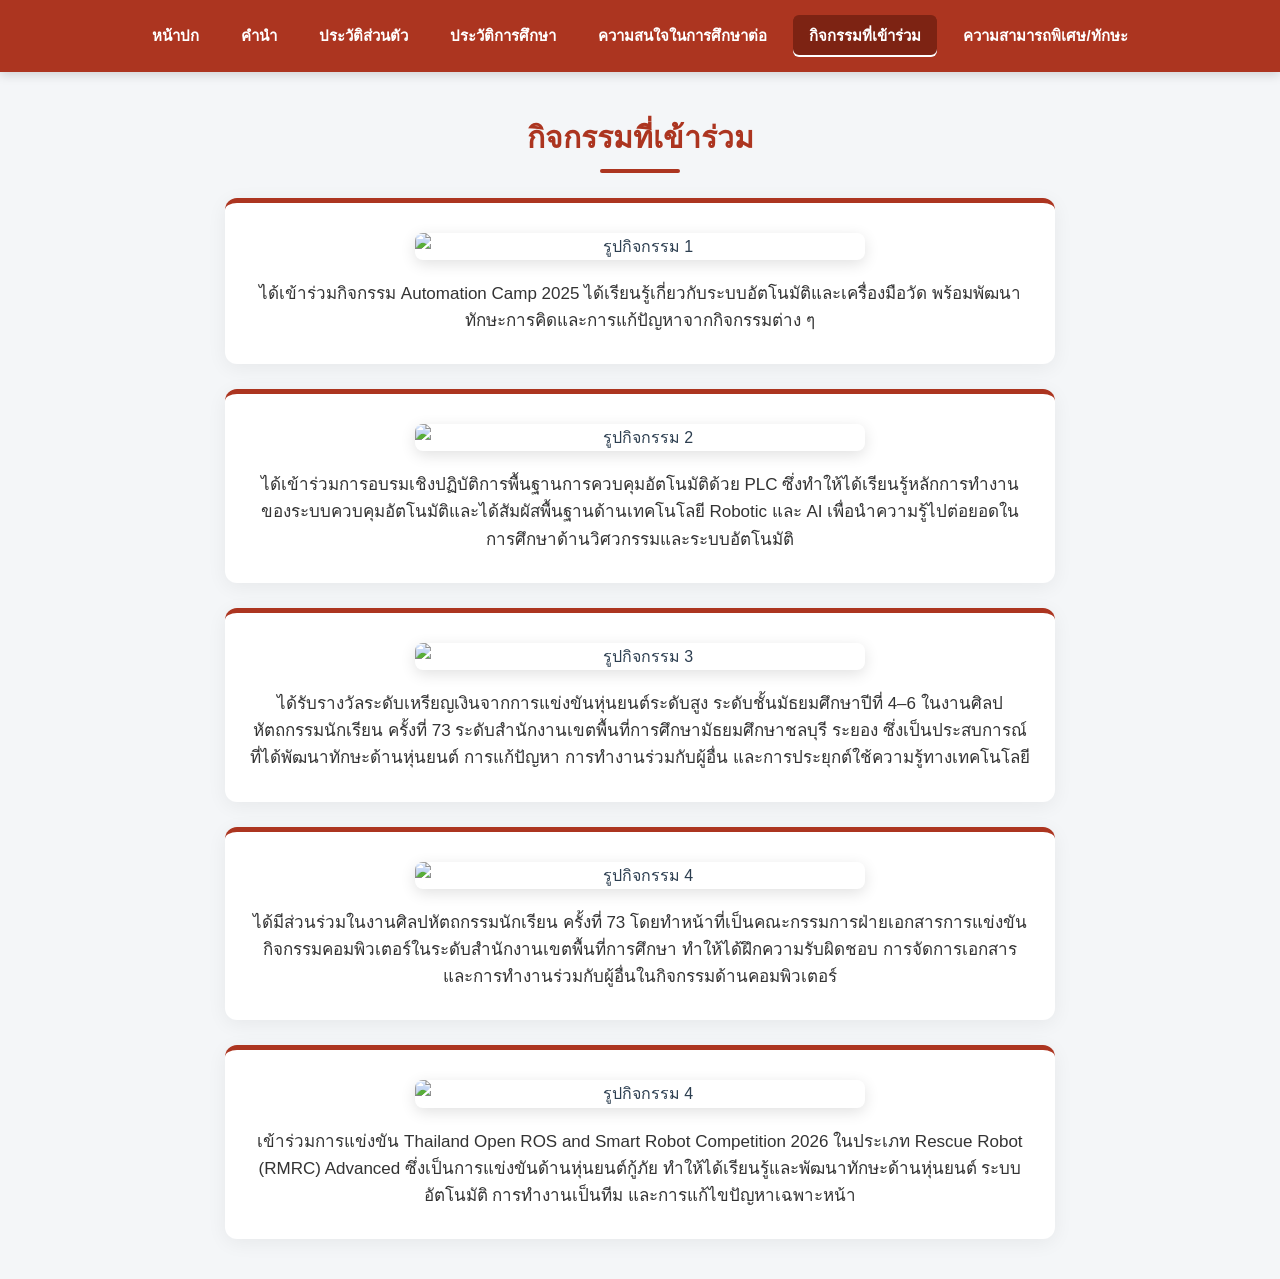
==== activities.html @ fbc811aa "Create activities.html" ====
<!DOCTYPE html>
<html lang="th">
<head>
    <meta charset="UTF-8">
    <meta name="viewport" content="width=device-width, initial-scale=1.0">
    <title>กิจกรรมที่เข้าร่วม - Portfolio</title>
    <link rel="stylesheet" href="style.css?v=2">
</head>
<body>

    <nav class="navbar">
        <a href="index.html">หน้าปก</a>
        <a href="foreword.html">คำนำ</a>
        <a href="profile.html">ประวัติส่วนตัว</a>
        <a href="education.html">ประวัติการศึกษา</a>
        <a href="interest.html">ความสนใจในการศึกษาต่อ</a>
        <a href="activities.html" class="active">กิจกรรมที่เข้าร่วม</a>
        <a href="skills.html">ความสามารถพิเศษ/ทักษะ</a>
    </nav>

    <main class="page-container">
        <h1 class="heading">กิจกรรมที่เข้าร่วม</h1>

        <!-- กิจกรรม/เกียรติบัตรที่ 1 -->
        <div class="content-card activity-card">
            <div class="activity-img-wrapper">
                <img src="13782.jpg" alt="รูปกิจกรรม 1" class="activity-img">
            </div>
            <p class="activity-desc">ได้เข้าร่วมกิจกรรม Automation Camp 2025 ได้เรียนรู้เกี่ยวกับระบบอัตโนมัติและเครื่องมือวัด พร้อมพัฒนาทักษะการคิดและการแก้ปัญหาจากกิจกรรมต่าง ๆ</p>
        </div>

        <!-- กิจกรรม/เกียรติบัตรที่ 2 -->
        <div class="content-card activity-card">
            <div class="activity-img-wrapper">
                <img src="13783.jpg" alt="รูปกิจกรรม 2" class="activity-img">
            </div>
            <p class="activity-desc">ได้เข้าร่วมการอบรมเชิงปฏิบัติการพื้นฐานการควบคุมอัตโนมัติด้วย PLC ซึ่งทำให้ได้เรียนรู้หลักการทำงานของระบบควบคุมอัตโนมัติและได้สัมผัสพื้นฐานด้านเทคโนโลยี Robotic และ AI เพื่อนำความรู้ไปต่อยอดในการศึกษาด้านวิศวกรรมและระบบอัตโนมัติ
 </p>
        </div>

        <!-- กิจกรรม/เกียรติบัตรที่ 3 -->
        <div class="content-card activity-card">
            <div class="activity-img-wrapper">
                <img src="13786.jpg" alt="รูปกิจกรรม 3" class="activity-img">
            </div>
            <p class="activity-desc">ได้รับรางวัลระดับเหรียญเงินจากการแข่งขันหุ่นยนต์ระดับสูง ระดับชั้นมัธยมศึกษาปีที่ 4–6 ในงานศิลปหัตถกรรมนักเรียน ครั้งที่ 73 ระดับสำนักงานเขตพื้นที่การศึกษามัธยมศึกษาชลบุรี ระยอง ซึ่งเป็นประสบการณ์ที่ได้พัฒนาทักษะด้านหุ่นยนต์ การแก้ปัญหา การทำงานร่วมกับผู้อื่น และการประยุกต์ใช้ความรู้ทางเทคโนโลยี
 </p>
        </div>

        <!-- กิจกรรม/เกียรติบัตรที่ 4 -->
        <div class="content-card activity-card">
            <div class="activity-img-wrapper">
                <img src="13785.jpg" alt="รูปกิจกรรม 4" class="activity-img">
            </div>
            <p class="activity-desc">ได้มีส่วนร่วมในงานศิลปหัตถกรรมนักเรียน ครั้งที่ 73 โดยทำหน้าที่เป็นคณะกรรมการฝ่ายเอกสารการแข่งขันกิจกรรมคอมพิวเตอร์ในระดับสำนักงานเขตพื้นที่การศึกษา ทำให้ได้ฝึกความรับผิดชอบ การจัดการเอกสาร และการทำงานร่วมกับผู้อื่นในกิจกรรมด้านคอมพิวเตอร์</p>
        </div>

          <!-- กิจกรรม/เกียรติบัตรที่ 5 -->
        <div class="content-card activity-card">
            <div class="activity-img-wrapper">
                <img src="13784.jpg" alt="รูปกิจกรรม 4" class="activity-img">
            </div>
            <p class="activity-desc">เข้าร่วมการแข่งขัน Thailand Open ROS and Smart Robot Competition 2026 ในประเภท Rescue Robot (RMRC) Advanced ซึ่งเป็นการแข่งขันด้านหุ่นยนต์กู้ภัย ทำให้ได้เรียนรู้และพัฒนาทักษะด้านหุ่นยนต์ ระบบอัตโนมัติ การทำงานเป็นทีม และการแก้ไขปัญหาเฉพาะหน้า </p>
        </div>

    </main>

</body>
</html>
---- style.css ----
* {
    box-sizing: border-box;
    margin: 0;
    padding: 0;
}

body {
    font-family: 'Sarabun', 'Tahoma', sans-serif;
    background-color: #f4f6f8;
    color: #2c3e50;
    line-height: 1.7;
}

/* แถบเมนูด้านบน สีแดงหมากสุก มจพ. */
.navbar {
    background-color: #AC3520;
    display: flex;
    justify-content: center;
    align-items: center;
    flex-wrap: wrap;
    padding: 12px 20px;
    position: sticky;
    top: 0;
    box-shadow: 0 3px 10px rgba(0, 0, 0, 0.15);
    z-index: 1000;
}

.navbar a {
    color: #ffffff;
    text-decoration: none;
    padding: 8px 16px;
    font-size: 15px;
    font-weight: 600;
    border-radius: 6px;
    margin: 3px 5px;
    transition: all 0.25s ease;
    white-space: nowrap;
}

.navbar a:hover, .navbar a.active {
    background-color: #7d2313;
    box-shadow: inset 0 -2px 0 #ffffff;
}

/* พื้นที่แสดงเนื้อหาหลัก */
.page-container {
    width: 90%;
    max-width: 850px;
    margin: 40px auto;
    padding: 0 10px;
}

/* หัวข้อประจำหน้า */
.heading {
    font-size: 30px;
    font-weight: bold;
    text-align: center;
    color: #AC3520;
    margin-bottom: 25px;
    position: relative;
    padding-bottom: 10px;
}

.heading::after {
    content: '';
    position: absolute;
    bottom: 0;
    left: 50%;
    transform: translateX(-50%);
    width: 80px;
    height: 4px;
    background-color: #AC3520;
    border-radius: 2px;
}

/* กล่องการ์ดเนื้อหา */
.profile-card, .content-card, .contact-box {
    background: #ffffff;
    border-radius: 12px;
    padding: 35px 40px;
    margin-bottom: 30px;
    box-shadow: 0 4px 20px rgba(0, 0, 0, 0.06);
    border-top: 5px solid #AC3520;
}

.content-card h3 {
    font-size: 20px;
    color: #AC3520;
    margin-bottom: 12px;
}

/* การจัดวางรูปภาพโปรไฟล์และภาพกิจกรรมทั่วไป */
.profile-img, .content-img {
    width: 100%;
    max-width: 360px;
    height: auto;
    object-fit: cover;
    border-radius: 10px;
    display: block;
    margin: 0 auto 20px auto;
    box-shadow: 0 5px 15px rgba(0, 0, 0, 0.12);
}

.img-caption {
    text-align: center;
    font-size: 14px;
    color: #666666;
    margin-bottom: 20px;
    font-style: italic;
}

/* รายการข้อความแบบจุด (List) */
ul {
    padding-left: 20px;
    list-style-type: none;
}

ul li {
    font-size: 17px;
    margin-bottom: 12px;
    position: relative;
    padding-left: 25px;
}

ul li::before {
    content: "•";
    color: #AC3520;
    font-size: 24px;
    position: absolute;
    left: 0;
    top: -4px;
}

/* ช่องทางการติดต่อ */
.contact-box h2 {
    font-size: 22px;
    color: #AC3520;
    margin-bottom: 20px;
    border-bottom: 1px solid #eee;
    padding-bottom: 10px;
}

.contact-box p {
    font-size: 16px;
    margin-bottom: 12px;
}

.contact-box a {
    color: #0066cc;
    text-decoration: none;
    font-weight: 500;
}

.contact-box a:hover {
    text-decoration: underline;
}

/* ==========================================
   ส่วนจัดแต่งเนื้อหาหน้าความสนใจในการศึกษาต่อ
   ========================================== */

/* จัดข้อความในกรอบแรกให้อยู่ตรงกลาง */
.interest-paragraph {
    font-size: 18px;
    color: #333333;
    text-align: center;
    text-indent: 0;
    line-height: 1.8;
    margin: 0;
}

/* จัดกึ่งกลางสำหรับกรอบเป้าหมายการศึกษา */
.target-card-center {
    text-align: center !important;
}

.target-card-center h3 {
    font-size: 24px;
    color: #AC3520;
    margin-bottom: 20px;
    font-weight: bold;
    text-align: center !important;
}

/* ขนาดตรามหาวิทยาลัย */
.university-logo-center {
    width: 200px !important;
    max-width: 200px !important;
    height: auto !important;
    object-fit: contain;
    display: block !important;
    margin: 0 auto 20px auto !important;
    box-shadow: none !important;
    filter: drop-shadow(0 4px 8px rgba(0,0,0,0.12));
}

/* กลุ่มข้อความเป้าหมาย จัดตรงกลาง และต่อกันกระชับ */
.target-text-group {
    text-align: center !important;
    text-indent: 0 !important;
    line-height: 1.3 !important;
    margin: 0 !important;
}

.target-text-group .faculty-name {
    font-size: 22px;
    font-weight: bold;
    color: #2c3e50;
}

.target-text-group .department-name {
    font-size: 20px;
    font-weight: 600;
    color: #AC3520;
}

.target-text-group .university-name {
    font-size: 18px;
    color: #555555;
}

/* แสดง คณะ และ สาขา เป็นสีแดง มจพ. เดียวกัน อยู่บรรทัดเดียวกัน */
.target-text-single-line {
    text-align: center !important;
    text-indent: 0 !important;
    line-height: 1.8 !important;
    margin: 0 !important;
}

.target-text-single-line .faculty-name,
.target-text-single-line .department-name {
    font-size: 20px;
    font-weight: 600;
    color: #AC3520 !important;
    display: inline;
    margin-right: 8px;
}

.target-text-single-line .university-name {
    font-size: 18px;
    color: #555555;
    display: inline;
}

/* ==========================================
   จัดแต่งหน้าประวัติการศึกษา
   ========================================== */

.edu-card p {
    font-size: 18px;
    text-indent: 0 !important;
    margin-bottom: 16px;
    line-height: 1.6;
    display: flex;
    flex-wrap: wrap;
    align-items: center;
}

/* ข้างหน้า: ระดับชั้น (สีแดงแบรนด์ + ตัวหนา) */
.edu-card .edu-level {
    font-weight: 700;
    color: #AC3520 !important;
    margin-right: 8px;
    white-space: nowrap;
}

/* ข้างหลัง: ชื่อโรงเรียน (สีเทาเข้ม + ตัวธรรมดา) */
.edu-card .school-name {
    font-weight: 400;
    color: #444444;
}

/* ==========================================
   สไตล์การย่อหน้าข้อความ
   ========================================== */

.interest-indent-first {
    font-size: 17px;
    color: #333333;
    line-height: 1.8;
    text-indent: 2.5em !important;
    text-align: justify;
    margin-bottom: 16px;
}

.interest-normal-p {
    font-size: 17px;
    color: #333333;
    line-height: 1.8;
    text-indent: 0 !important;
    text-align: justify;
    margin-bottom: 0;
}

.interest-single-p {
    font-size: 17px;
    color: #333333;
    line-height: 1.8;
    text-indent: 2.5em !important;
    text-align: justify;
    margin: 0;
}

/* สไตล์สำหรับหน้าคำนำ */
.content-card p.foreword-p {
    display: block !important;
    font-size: 17px !important;
    color: #333333 !important;
    line-height: 1.8 !important;
    text-indent: 0 !important;
    text-align: justify !important;
    margin-top: 0 !important;
    margin-bottom: 24px !important;
}

.content-card p.foreword-p:last-child {
    margin-bottom: 0 !important;
}

/* ==========================================
   สไตล์การ์ดแสดงรูปเกียรติบัตร/กิจกรรม
   ========================================== */

.activity-card {
    text-align: center !important;
    padding: 30px 25px !important;
    margin-bottom: 25px;
}

.activity-img-wrapper {
    display: flex;
    justify-content: center;
    align-items: center;
    margin-bottom: 20px;
}

.activity-img {
    max-width: 450px;
    width: 100%;
    height: auto;
    border-radius: 8px;
    box-shadow: 0 4px 15px rgba(0, 0, 0, 0.12);
    transition: transform 0.2s ease;
}

.activity-img:hover {
    transform: scale(1.02);
}

.activity-desc {
    font-size: 17px;
    color: #333333;
    line-height: 1.6;
    text-indent: 0 !important;
    text-align: center !important;
    margin: 0 !important;
    font-weight: 500;
}

/* ==========================================
   ส่วน "จัดทำโดย" ในหน้าคำนำ (หน้าเข้ม - หลังอ่อน)
   ========================================== */

.foreword-author {
    margin-top: 35px;
    text-align: right !important;
}

.foreword-author p {
    font-size: 17px !important;
    line-height: 1.6 !important;
    text-indent: 0 !important;
    margin: 0 !important;
    display: block !important;
}

/* หน้าเข้ม: จัดทำโดย (ตัวหนาสีเทาเข้ม) */
.foreword-author .author-label {
    font-weight: 700;
    color: #222222 !important;
    margin-right: 6px;
}

/* หลังอ่อน: ชื่อ-นามสกุล (สีแดงสว่างขึ้น) */
.foreword-author .author-name {
    font-weight: 500;
    color: #C0392B !important;
}

/* ==========================================
   Responsive สำหรับหน้าจอมือถือ/แท็บเล็ต
   ========================================== */

@media (max-width: 768px) {
    .university-logo-center {
        width: 150px !important;
        max-width: 150px !important;
    }
    .target-text-single-line .faculty-name,
    .target-text-single-line .department-name {
        font-size: 16px;
    }
}

@media (max-width: 600px) {
    .page-container {
        width: 95%;
        margin: 20px auto;
    }
    .profile-card, .content-card, .contact-box {
        padding: 20px 25px;
    }
    .heading {
        font-size: 24px;
    }
    .interest-paragraph {
        font-size: 16px;
    }
    .target-card-center {
        padding: 20px 15px;
    }
    .target-text-group .faculty-name { font-size: 19px; }
    .target-text-group .department-name { font-size: 17px; }
    .target-text-group .university-name { font-size: 15px; }
    .edu-card p {
        font-size: 16px;
        margin-bottom: 12px;
    }
    .interest-indent-first,
    .interest-normal-p,
    .interest-single-p {
        font-size: 15px;
    }
    .interest-indent-first,
    .interest-single-p {
        text-indent: 1.8em !important;
    }
    .activity-card {
        padding: 20px 15px !important;
    }
    .activity-img {
        max-width: 100%;
    }
    .activity-desc {
        font-size: 15px;
    }
    .foreword-author {
        margin-top: 25px;
    }
    .foreword-author p {
        font-size: 15px !important;
    }
}
/* ==========================================
   ส่วน "จัดทำโดย" สีเดียวกันทั้งชุด (ชิดขวา)
   ========================================== */

.foreword-author {
    margin-top: 35px;
    text-align: right !important;
}

.foreword-author p {
    font-size: 17px !important;
    line-height: 1.6 !important;
    text-indent: 0 !important;
    margin: 0 !important;
    display: block !important;
}

/* คำว่า "จัดทำโดย" : สีแดง มจพ. + ตัวหนา */
.foreword-author .author-label {
    font-weight: 700;
    color: #AC3520 !important;
    margin-right: 6px;
}

/* ชื่อ-นามสกุล : สีแดง มจพ. เดียวกัน + ตัวปกติ */
.foreword-author .author-name {
    font-weight: 400;
    color: #AC3520 !important;
}

@media (max-width: 600px) {
    .foreword-author {
        margin-top: 25px;
    }
    .foreword-author p {
        font-size: 15px !important;
    }
}
/* ==========================================
   จัดแต่งการ์ดและรูปภาพในหน้าทักษะ (skills.html)
   ========================================== */

.skill-card {
    text-align: center !important;
    padding: 30px 25px !important;
    margin-bottom: 25px;
}

.skill-title {
    font-size: 20px;
    font-weight: bold;
    color: #AC3520 !important; /* สีแดงแบรนด์ มจพ. */
    margin-bottom: 18px;
    position: relative;
    display: inline-block;
}

/* จุดสัญลักษณ์สีแดงหน้าหัวข้อทักษะ */
.skill-title::before {
    content: "•";
    color: #AC3520;
    font-size: 26px;
    margin-right: 8px;
    vertical-align: middle;
}

.skill-img-wrapper {
    display: flex;
    justify-content: center;
    align-items: center;
}

.skill-img {
    max-width: 450px;
    width: 100%;
    height: auto;
    border-radius: 8px;
    box-shadow: 0 4px 15px rgba(0, 0, 0, 0.12);
    transition: transform 0.2s ease;
}

.skill-img:hover {
    transform: scale(1.02);
}

@media (max-width: 600px) {
    .skill-card {
        padding: 20px 15px !important;
    }
    .skill-title {
        font-size: 18px;
    }
    .skill-img {
        max-width: 100%;
    }
}
/* ==========================================
   รวมทักษะในการ์ดเดียว + หัวข้อชิดซ้าย
   ========================================== */

/* การ์ดหลัก */
.skills-single-card {
    padding: 35px 40px !important;
}

/* แต่ละรายการทักษะ */
.skill-item {
    margin-bottom: 35px;
}

.skill-item:last-child {
    margin-bottom: 0; /* รายการสุดท้ายไม่ต้องเว้นระยะล่าง */
}

/* หัวข้อชิดซ้าย */
.skill-item .skill-title {
    font-size: 20px;
    font-weight: bold;
    color: #AC3520 !important;
    text-align: left !important;
    margin-bottom: 15px;
    display: block;
    position: relative;
    padding-left: 22px;
}

/* จุดสัญลักษณ์สีแดงชิดซ้าย */
.skill-item .skill-title::before {
    content: "•";
    color: #AC3520;
    font-size: 26px;
    position: absolute;
    left: 0;
    top: -3px;
}

/* จัดวางรูปภาพให้อยู่ตรงกลางของการ์ด */
.skill-item .skill-img-wrapper {
    display: flex;
    justify-content: center;
    align-items: center;
}

.skill-item .skill-img {
    max-width: 420px;
    width: 100%;
    height: auto;
    border-radius: 8px;
    box-shadow: 0 4px 12px rgba(0, 0, 0, 0.1);
}

@media (max-width: 600px) {
    .skills-single-card {
        padding: 20px 20px !important;
    }
    .skill-item .skill-title {
        font-size: 17px;
    }
    .skill-item {
        margin-bottom: 25px;
    }
}
/* ==========================================
   จัดหน้าทักษะแบบ Grid 2 คอลัมน์ และคุมรูปภาพไม่ให้ล้น
   ========================================== */

/* คุมการ์ดหลักและป้องกันรูปภาพทะลุขอบ */
.skills-single-card {
    padding: 35px 30px !important;
    overflow: hidden !important;
}

/* จัดเลย์เอาต์เป็น 2 คอลัมน์ */
.skills-grid {
    display: grid;
    grid-template-columns: repeat(2, 1fr);
    gap: 35px 25px;
}

.skill-item {
    width: 100%;
    display: flex;
    flex-direction: column;
}

/* หัวข้อชิดซ้าย */
.skill-item .skill-title {
    font-size: 18px;
    font-weight: bold;
    color: #AC3520 !important;
    text-align: left !important;
    margin-bottom: 12px;
    display: block;
    position: relative;
    padding-left: 20px;
}

/* จุดสัญลักษณ์สีแดงชิดซ้าย */
.skill-item .skill-title::before {
    content: "•";
    color: #AC3520;
    font-size: 24px;
    position: absolute;
    left: 0;
    top: -3px;
}

/* พื้นที่จัดวางรูปภาพ */
.skill-item .skill-img-wrapper {
    display: flex;
    justify-content: center;
    align-items: center;
    width: 100%;
    flex-grow: 1;
}

/* กรณีทักษะที่มีหลายรูปภาพให้จัดเรียงเป็น Grid ย่อย 2x2 */
.skill-item .skill-img-wrapper.multi-images {
    display: grid;
    grid-template-columns: repeat(2, 1fr);
    gap: 8px;
}

/* คุมขนาดรูปภาพเดี่ยว */
.skill-item .skill-img {
    width: 100%;
    max-width: 100%;
    height: 180px;
    object-fit: cover;
    border-radius: 8px;
    box-shadow: 0 4px 10px rgba(0, 0, 0, 0.1);
}

/* คุมขนาดรูปภาพกรณีมีหลายรูป */
.skill-item .skill-img-wrapper.multi-images .skill-img {
    height: 100px;
}

/* Responsive ปรับเป็น 1 คอลัมน์บนหน้าจอมือถือ */
@media (max-width: 768px) {
    .skills-grid {
        grid-template-columns: 1fr;
        gap: 25px;
    }
    .skill-item .skill-img {
        height: auto;
        max-height: 220px;
    }
    .skill-item .skill-img-wrapper.multi-images .skill-img {
        height: 120px;
    }
}
/* ==========================================
   จัดรูปภาพทักษะที่ 1 ให้เรียงแถวเดียว (4 รูป)
   ========================================== */

/* คุมการ์ดหลักและกักขอบ */
.skills-single-card {
    padding: 35px 30px !important;
    overflow: hidden !important;
}

/* เลย์เอาต์การ์ดใหญ่ 2 คอลัมน์ */
.skills-grid {
    display: grid;
    grid-template-columns: repeat(2, 1fr);
    gap: 35px 25px;
}

.skill-item {
    width: 100%;
    display: flex;
    flex-direction: column;
}

/* หัวข้อและจุดสีแดง */
.skill-item .skill-title {
    font-size: 18px;
    font-weight: bold;
    color: #AC3520 !important;
    text-align: left !important;
    margin-bottom: 12px;
    display: block;
    position: relative;
    padding-left: 20px;
}

.skill-item .skill-title::before {
    content: "•";
    color: #AC3520;
    font-size: 24px;
    position: absolute;
    left: 0;
    top: -3px;
}

/* พื้นที่ใส่รูปภาพทั่วไป */
.skill-item .skill-img-wrapper {
    display: flex;
    justify-content: center;
    align-items: center;
    width: 100%;
    flex-grow: 1;
}

/* จัดรูปภาพ 4 รูปเรียงแถวเดียว */
.skill-item .skill-img-wrapper.single-row-images {
    display: flex;
    flex-direction: row;
    gap: 6px; /* ระยะห่างระหว่างรูป */
    width: 100%;
}

/* ขนาดรูปเดี่ยวทั่วไป */
.skill-item .skill-img {
    width: 100%;
    max-width: 100%;
    height: 180px;
    object-fit: cover;
    border-radius: 8px;
    box-shadow: 0 4px 10px rgba(0, 0, 0, 0.1);
}

/* ปรับขนาดรูปเมื่อเรียงแถวเดียว 4 รูป */
.skill-item .skill-img-wrapper.single-row-images .skill-img {
    width: 25%; /* แบ่ง 4 รูปเท่าๆ กัน */
    height: 90px; /* ความสูงของแต่ละรูป */
    border-radius: 6px;
}

/* Responsive หน้าจอมือถือ */
@media (max-width: 768px) {
    .skills-grid {
        grid-template-columns: 1fr;
        gap: 25px;
    }
    .skill-item .skill-img {
        height: auto;
        max-height: 220px;
    }
    .skill-item .skill-img-wrapper.single-row-images .skill-img {
        height: 70px;
    }
}
/* ==========================================
   จัดหน้าทักษะแบบเรียงลงมาทีละแถว (Vertical List)
   ========================================== */

/* การ์ดหลักคลุมทั้งหมด */
.skills-single-card {
    padding: 40px !important;
    max-width: 800px; /* จำกัดความกว้างการ์ดให้ดูพอดี ไม่กว้างเกินไป */
    margin: 0 auto;
    overflow: hidden !important;
}

/* แต่ละรายการทักษะ เรียงต่อกันลงมา */
.skill-item {
    width: 100%;
    margin-bottom: 40px;
}

.skill-item:last-child {
    margin-bottom: 0;
}

/* หัวข้อทักษะชิดซ้าย พร้อมจุดสีแดง */
.skill-item .skill-title {
    font-size: 20px;
    font-weight: bold;
    color: #AC3520 !important;
    text-align: left !important;
    margin-bottom: 16px;
    display: block;
    position: relative;
    padding-left: 22px;
}

.skill-item .skill-title::before {
    content: "•";
    color: #AC3520;
    font-size: 26px;
    position: absolute;
    left: 0;
    top: -4px;
}

/* --- จัดการรูปภาพแบบ 4 รูป (บน 2 ล่าง 2) --- */
.skill-img-grid-4 {
    display: grid;
    grid-template-columns: repeat(2, 1fr); /* แบ่งเป็น 2 คอลัมน์ */
    gap: 12px;
    width: 100%;
    max-width: 600px; /* คุมไม่ให้กว้างเกินไป */
    margin: 0 auto; /* จัดให้อยู่กลาง */
}

.skill-img-grid-4 .skill-img {
    width: 100%;
    height: 180px;
    object-fit: cover;
    border-radius: 8px;
    box-shadow: 0 4px 10px rgba(0, 0, 0, 0.1);
}

/* --- จัดการรูปภาพเดี่ยว --- */
.skill-item .skill-img-wrapper {
    display: flex;
    justify-content: center;
    align-items: center;
    width: 100%;
}

.skill-item .skill-img-wrapper .skill-img {
    width: 100%;
    max-width: 550px; /* ขนาดรูปภาพเดี่ยวพอดีสายตา */
    height: 320px;
    object-fit: cover;
    border-radius: 10px;
    box-shadow: 0 4px 12px rgba(0, 0, 0, 0.12);
}

/* Responsive สำหรับหน้าจอมือถือ */
@media (max-width: 600px) {
    .skills-single-card {
        padding: 25px 20px !important;
    }
    .skill-img-grid-4 {
        gap: 8px;
    }
    .skill-img-grid-4 .skill-img {
        height: 120px;
    }
    .skill-item .skill-img-wrapper .skill-img {
        height: 220px;
    }
}
/* ==========================================
   ส่วนจัดระเบียบรูปภาพหน้าคำนำ
   ========================================== */

.foreword-image-container {
    display: flex;
    justify-content: center;
    align-items: center;
    margin-top: 25px; /* ระยะห่างจากชื่อผู้จัดทำด้านบน */
    width: 100%;
}

.foreword-img {
    width: 100%;
    max-width: 400px; /* ปรับขนาดความกว้างสูงสุดตามต้องการ */
    height: auto;
    max-height: 280px;
    object-fit: cover;
    border-radius: 12px; /* ทำมุมโค้งมน */
    box-shadow: 0 4px 12px rgba(0, 0, 0, 0.12); /* เพิ่มเงาให้นุ่มนวล */
}
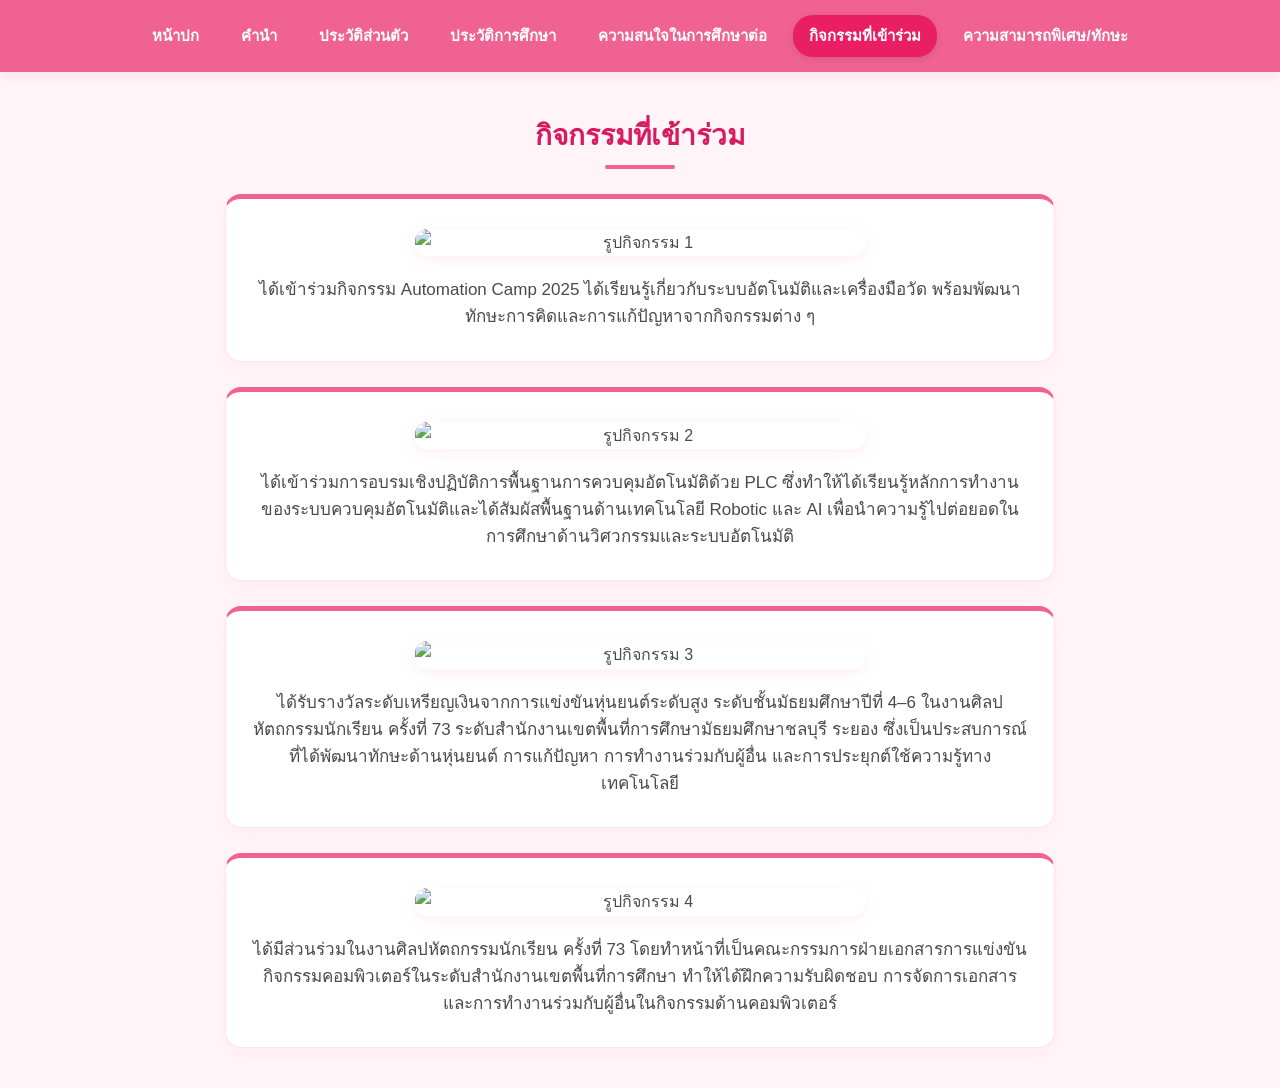
==== commit aed1ea33: "Update activities.html" ====
--- a/activities.html
+++ b/activities.html
@@ -55,14 +55,6 @@
             <p class="activity-desc">ได้มีส่วนร่วมในงานศิลปหัตถกรรมนักเรียน ครั้งที่ 73 โดยทำหน้าที่เป็นคณะกรรมการฝ่ายเอกสารการแข่งขันกิจกรรมคอมพิวเตอร์ในระดับสำนักงานเขตพื้นที่การศึกษา ทำให้ได้ฝึกความรับผิดชอบ การจัดการเอกสาร และการทำงานร่วมกับผู้อื่นในกิจกรรมด้านคอมพิวเตอร์</p>
         </div>
 
-          <!-- กิจกรรม/เกียรติบัตรที่ 5 -->
-        <div class="content-card activity-card">
-            <div class="activity-img-wrapper">
-                <img src="13784.jpg" alt="รูปกิจกรรม 4" class="activity-img">
-            </div>
-            <p class="activity-desc">เข้าร่วมการแข่งขัน Thailand Open ROS and Smart Robot Competition 2026 ในประเภท Rescue Robot (RMRC) Advanced ซึ่งเป็นการแข่งขันด้านหุ่นยนต์กู้ภัย ทำให้ได้เรียนรู้และพัฒนาทักษะด้านหุ่นยนต์ ระบบอัตโนมัติ การทำงานเป็นทีม และการแก้ไขปัญหาเฉพาะหน้า </p>
-        </div>
-
     </main>
 
 </body>
--- a/style.css
+++ b/style.css
@@ -6,14 +6,14 @@
 
 body {
     font-family: 'Sarabun', 'Tahoma', sans-serif;
-    background-color: #f4f6f8;
-    color: #2c3e50;
+    background-color: #FFF5F8; /* พื้นหลังสีชมพูขาวนวลพาสเทลอ่อนมากๆ */
+    color: #4A4A4A;
     line-height: 1.7;
 }
 
-/* แถบเมนูด้านบน สีแดงหมากสุก มจพ. */
+/* แถบเมนูด้านบน สีชมพูพาสเทลนุ่มนวล */
 .navbar {
-    background-color: #AC3520;
+    background-color: #F06292; /* สีชมพูพาสเทลหลัก */
     display: flex;
     justify-content: center;
     align-items: center;
@@ -21,7 +21,7 @@
     padding: 12px 20px;
     position: sticky;
     top: 0;
-    box-shadow: 0 3px 10px rgba(0, 0, 0, 0.15);
+    box-shadow: 0 3px 12px rgba(240, 98, 146, 0.15);
     z-index: 1000;
 }
 
@@ -31,15 +31,15 @@
     padding: 8px 16px;
     font-size: 15px;
     font-weight: 600;
-    border-radius: 6px;
+    border-radius: 20px; /* เพิ่มความโค้งมนน่ารัก */
     margin: 3px 5px;
     transition: all 0.25s ease;
     white-space: nowrap;
 }
 
 .navbar a:hover, .navbar a.active {
-    background-color: #7d2313;
-    box-shadow: inset 0 -2px 0 #ffffff;
+    background-color: #E91E63; /* ชมพูเข้มขึ้นเล็กน้อยเมื่อ Hover */
+    box-shadow: 0 2px 8px rgba(0, 0, 0, 0.1);
 }
 
 /* พื้นที่แสดงเนื้อหาหลัก */
@@ -50,12 +50,60 @@
     padding: 0 10px;
 }
 
+/* ==========================================
+   สไตล์สำหรับหน้าปก (Cover Page / Header Banner)
+   ========================================== */
+
+.cover-card {
+    background: linear-gradient(135deg, #FFE4E9 0%, #FFFFFF 100%); /* ไล่เฉดสีชมพูพาสเทลนุ่มๆ */
+    border-radius: 20px;
+    padding: 50px 30px;
+    text-align: center;
+    margin-bottom: 35px;
+    box-shadow: 0 8px 25px rgba(240, 98, 146, 0.12);
+    border: 2px solid #FFD1DC;
+    position: relative;
+    overflow: hidden;
+}
+
+.cover-title {
+    font-size: 32px;
+    font-weight: bold;
+    color: #D81B60;
+    margin-bottom: 10px;
+    letter-spacing: 1px;
+}
+
+.cover-subtitle {
+    font-size: 20px;
+    color: #F06292;
+    font-weight: 500;
+    margin-bottom: 25px;
+}
+
+.cover-profile-img {
+    width: 180px;
+    height: 180px;
+    object-fit: cover;
+    border-radius: 50%; /* รูปวงกลมสไตล์น่ารัก */
+    border: 5px solid #ffffff;
+    box-shadow: 0 6px 18px rgba(240, 98, 146, 0.2);
+    margin: 0 auto 20px auto;
+    display: block;
+}
+
+.cover-author-info {
+    font-size: 18px;
+    color: #4A4A4A;
+    font-weight: 500;
+}
+
 /* หัวข้อประจำหน้า */
 .heading {
-    font-size: 30px;
+    font-size: 28px;
     font-weight: bold;
     text-align: center;
-    color: #AC3520;
+    color: #D81B60;
     margin-bottom: 25px;
     position: relative;
     padding-bottom: 10px;
@@ -67,25 +115,28 @@
     bottom: 0;
     left: 50%;
     transform: translateX(-50%);
-    width: 80px;
+    width: 70px;
     height: 4px;
-    background-color: #AC3520;
-    border-radius: 2px;
+    background-color: #F06292;
+    border-radius: 10px;
 }
 
 /* กล่องการ์ดเนื้อหา */
 .profile-card, .content-card, .contact-box {
     background: #ffffff;
-    border-radius: 12px;
+    border-radius: 16px;
     padding: 35px 40px;
     margin-bottom: 30px;
-    box-shadow: 0 4px 20px rgba(0, 0, 0, 0.06);
-    border-top: 5px solid #AC3520;
+    box-shadow: 0 6px 20px rgba(240, 98, 146, 0.06);
+    border-top: 5px solid #F06292;
+    border-left: 1px solid #FFE4E9;
+    border-right: 1px solid #FFE4E9;
+    border-bottom: 1px solid #FFE4E9;
 }
 
 .content-card h3 {
     font-size: 20px;
-    color: #AC3520;
+    color: #D81B60;
     margin-bottom: 12px;
 }
 
@@ -95,16 +146,16 @@
     max-width: 360px;
     height: auto;
     object-fit: cover;
-    border-radius: 10px;
+    border-radius: 12px;
     display: block;
     margin: 0 auto 20px auto;
-    box-shadow: 0 5px 15px rgba(0, 0, 0, 0.12);
+    box-shadow: 0 5px 15px rgba(240, 98, 146, 0.1);
 }
 
 .img-caption {
     text-align: center;
     font-size: 14px;
-    color: #666666;
+    color: #777777;
     margin-bottom: 20px;
     font-style: italic;
 }
@@ -124,7 +175,7 @@
 
 ul li::before {
     content: "•";
-    color: #AC3520;
+    color: #F06292;
     font-size: 24px;
     position: absolute;
     left: 0;
@@ -134,9 +185,9 @@
 /* ช่องทางการติดต่อ */
 .contact-box h2 {
     font-size: 22px;
-    color: #AC3520;
+    color: #D81B60;
     margin-bottom: 20px;
-    border-bottom: 1px solid #eee;
+    border-bottom: 1px solid #FFE4E9;
     padding-bottom: 10px;
 }
 
@@ -146,7 +197,7 @@
 }
 
 .contact-box a {
-    color: #0066cc;
+    color: #EC407A;
     text-decoration: none;
     font-weight: 500;
 }
@@ -159,30 +210,28 @@
    ส่วนจัดแต่งเนื้อหาหน้าความสนใจในการศึกษาต่อ
    ========================================== */
 
-/* จัดข้อความในกรอบแรกให้อยู่ตรงกลาง */
 .interest-paragraph {
     font-size: 18px;
-    color: #333333;
+    color: #4A4A4A;
     text-align: center;
     text-indent: 0;
     line-height: 1.8;
     margin: 0;
 }
 
-/* จัดกึ่งกลางสำหรับกรอบเป้าหมายการศึกษา */
 .target-card-center {
     text-align: center !important;
+    background-color: #FFF0F4 !important; /* พื้นหลังสีชมพูอ่อนนุ่มละมุน */
 }
 
 .target-card-center h3 {
     font-size: 24px;
-    color: #AC3520;
+    color: #D81B60;
     margin-bottom: 20px;
     font-weight: bold;
     text-align: center !important;
 }
 
-/* ขนาดตรามหาวิทยาลัย */
 .university-logo-center {
     width: 200px !important;
     max-width: 200px !important;
@@ -191,10 +240,9 @@
     display: block !important;
     margin: 0 auto 20px auto !important;
     box-shadow: none !important;
-    filter: drop-shadow(0 4px 8px rgba(0,0,0,0.12));
-}
-
-/* กลุ่มข้อความเป้าหมาย จัดตรงกลาง และต่อกันกระชับ */
+    filter: drop-shadow(0 4px 8px rgba(240, 98, 146, 0.15));
+}
+
 .target-text-group {
     text-align: center !important;
     text-indent: 0 !important;
@@ -205,21 +253,20 @@
 .target-text-group .faculty-name {
     font-size: 22px;
     font-weight: bold;
-    color: #2c3e50;
+    color: #333333;
 }
 
 .target-text-group .department-name {
     font-size: 20px;
     font-weight: 600;
-    color: #AC3520;
+    color: #F06292;
 }
 
 .target-text-group .university-name {
     font-size: 18px;
-    color: #555555;
-}
-
-/* แสดง คณะ และ สาขา เป็นสีแดง มจพ. เดียวกัน อยู่บรรทัดเดียวกัน */
+    color: #666666;
+}
+
 .target-text-single-line {
     text-align: center !important;
     text-indent: 0 !important;
@@ -231,14 +278,14 @@
 .target-text-single-line .department-name {
     font-size: 20px;
     font-weight: 600;
-    color: #AC3520 !important;
+    color: #F06292 !important;
     display: inline;
     margin-right: 8px;
 }
 
 .target-text-single-line .university-name {
     font-size: 18px;
-    color: #555555;
+    color: #666666;
     display: inline;
 }
 
@@ -256,18 +303,16 @@
     align-items: center;
 }
 
-/* ข้างหน้า: ระดับชั้น (สีแดงแบรนด์ + ตัวหนา) */
 .edu-card .edu-level {
     font-weight: 700;
-    color: #AC3520 !important;
+    color: #F06292 !important;
     margin-right: 8px;
     white-space: nowrap;
 }
 
-/* ข้างหลัง: ชื่อโรงเรียน (สีเทาเข้ม + ตัวธรรมดา) */
 .edu-card .school-name {
     font-weight: 400;
-    color: #444444;
+    color: #555555;
 }
 
 /* ==========================================
@@ -276,7 +321,7 @@
 
 .interest-indent-first {
     font-size: 17px;
-    color: #333333;
+    color: #4A4A4A;
     line-height: 1.8;
     text-indent: 2.5em !important;
     text-align: justify;
@@ -285,7 +330,7 @@
 
 .interest-normal-p {
     font-size: 17px;
-    color: #333333;
+    color: #4A4A4A;
     line-height: 1.8;
     text-indent: 0 !important;
     text-align: justify;
@@ -294,18 +339,17 @@
 
 .interest-single-p {
     font-size: 17px;
-    color: #333333;
+    color: #4A4A4A;
     line-height: 1.8;
     text-indent: 2.5em !important;
     text-align: justify;
     margin: 0;
 }
 
-/* สไตล์สำหรับหน้าคำนำ */
 .content-card p.foreword-p {
     display: block !important;
     font-size: 17px !important;
-    color: #333333 !important;
+    color: #4A4A4A !important;
     line-height: 1.8 !important;
     text-indent: 0 !important;
     text-align: justify !important;
@@ -338,8 +382,8 @@
     max-width: 450px;
     width: 100%;
     height: auto;
-    border-radius: 8px;
-    box-shadow: 0 4px 15px rgba(0, 0, 0, 0.12);
+    border-radius: 12px;
+    box-shadow: 0 4px 15px rgba(240, 98, 146, 0.1);
     transition: transform 0.2s ease;
 }
 
@@ -349,7 +393,7 @@
 
 .activity-desc {
     font-size: 17px;
-    color: #333333;
+    color: #4A4A4A;
     line-height: 1.6;
     text-indent: 0 !important;
     text-align: center !important;
@@ -358,7 +402,7 @@
 }
 
 /* ==========================================
-   ส่วน "จัดทำโดย" ในหน้าคำนำ (หน้าเข้ม - หลังอ่อน)
+   ส่วน "จัดทำโดย" ชิดขวา
    ========================================== */
 
 .foreword-author {
@@ -374,121 +418,17 @@
     display: block !important;
 }
 
-/* หน้าเข้ม: จัดทำโดย (ตัวหนาสีเทาเข้ม) */
 .foreword-author .author-label {
     font-weight: 700;
-    color: #222222 !important;
+    color: #F06292 !important;
     margin-right: 6px;
 }
 
-/* หลังอ่อน: ชื่อ-นามสกุล (สีแดงสว่างขึ้น) */
 .foreword-author .author-name {
     font-weight: 500;
-    color: #C0392B !important;
-}
-
-/* ==========================================
-   Responsive สำหรับหน้าจอมือถือ/แท็บเล็ต
-   ========================================== */
-
-@media (max-width: 768px) {
-    .university-logo-center {
-        width: 150px !important;
-        max-width: 150px !important;
-    }
-    .target-text-single-line .faculty-name,
-    .target-text-single-line .department-name {
-        font-size: 16px;
-    }
-}
-
-@media (max-width: 600px) {
-    .page-container {
-        width: 95%;
-        margin: 20px auto;
-    }
-    .profile-card, .content-card, .contact-box {
-        padding: 20px 25px;
-    }
-    .heading {
-        font-size: 24px;
-    }
-    .interest-paragraph {
-        font-size: 16px;
-    }
-    .target-card-center {
-        padding: 20px 15px;
-    }
-    .target-text-group .faculty-name { font-size: 19px; }
-    .target-text-group .department-name { font-size: 17px; }
-    .target-text-group .university-name { font-size: 15px; }
-    .edu-card p {
-        font-size: 16px;
-        margin-bottom: 12px;
-    }
-    .interest-indent-first,
-    .interest-normal-p,
-    .interest-single-p {
-        font-size: 15px;
-    }
-    .interest-indent-first,
-    .interest-single-p {
-        text-indent: 1.8em !important;
-    }
-    .activity-card {
-        padding: 20px 15px !important;
-    }
-    .activity-img {
-        max-width: 100%;
-    }
-    .activity-desc {
-        font-size: 15px;
-    }
-    .foreword-author {
-        margin-top: 25px;
-    }
-    .foreword-author p {
-        font-size: 15px !important;
-    }
-}
-/* ==========================================
-   ส่วน "จัดทำโดย" สีเดียวกันทั้งชุด (ชิดขวา)
-   ========================================== */
-
-.foreword-author {
-    margin-top: 35px;
-    text-align: right !important;
-}
-
-.foreword-author p {
-    font-size: 17px !important;
-    line-height: 1.6 !important;
-    text-indent: 0 !important;
-    margin: 0 !important;
-    display: block !important;
-}
-
-/* คำว่า "จัดทำโดย" : สีแดง มจพ. + ตัวหนา */
-.foreword-author .author-label {
-    font-weight: 700;
-    color: #AC3520 !important;
-    margin-right: 6px;
-}
-
-/* ชื่อ-นามสกุล : สีแดง มจพ. เดียวกัน + ตัวปกติ */
-.foreword-author .author-name {
-    font-weight: 400;
-    color: #AC3520 !important;
-}
-
-@media (max-width: 600px) {
-    .foreword-author {
-        margin-top: 25px;
-    }
-    .foreword-author p {
-        font-size: 15px !important;
-    }
-}
+    color: #D81B60 !important;
+}
+
 /* ==========================================
    จัดแต่งการ์ดและรูปภาพในหน้าทักษะ (skills.html)
    ========================================== */
@@ -502,326 +442,40 @@
 .skill-title {
     font-size: 20px;
     font-weight: bold;
-    color: #AC3520 !important; /* สีแดงแบรนด์ มจพ. */
+    color: #F06292 !important;
     margin-bottom: 18px;
     position: relative;
     display: inline-block;
 }
 
-/* จุดสัญลักษณ์สีแดงหน้าหัวข้อทักษะ */
 .skill-title::before {
     content: "•";
-    color: #AC3520;
+    color: #F06292;
     font-size: 26px;
     margin-right: 8px;
     vertical-align: middle;
 }
 
-.skill-img-wrapper {
-    display: flex;
-    justify-content: center;
-    align-items: center;
-}
-
-.skill-img {
-    max-width: 450px;
-    width: 100%;
-    height: auto;
-    border-radius: 8px;
-    box-shadow: 0 4px 15px rgba(0, 0, 0, 0.12);
-    transition: transform 0.2s ease;
-}
-
-.skill-img:hover {
-    transform: scale(1.02);
-}
-
-@media (max-width: 600px) {
-    .skill-card {
-        padding: 20px 15px !important;
-    }
-    .skill-title {
-        font-size: 18px;
-    }
-    .skill-img {
-        max-width: 100%;
-    }
-}
-/* ==========================================
-   รวมทักษะในการ์ดเดียว + หัวข้อชิดซ้าย
-   ========================================== */
-
-/* การ์ดหลัก */
 .skills-single-card {
-    padding: 35px 40px !important;
-}
-
-/* แต่ละรายการทักษะ */
+    padding: 40px !important;
+    max-width: 800px;
+    margin: 0 auto;
+    overflow: hidden !important;
+}
+
 .skill-item {
-    margin-bottom: 35px;
+    width: 100%;
+    margin-bottom: 40px;
 }
 
 .skill-item:last-child {
-    margin-bottom: 0; /* รายการสุดท้ายไม่ต้องเว้นระยะล่าง */
-}
-
-/* หัวข้อชิดซ้าย */
+    margin-bottom: 0;
+}
+
 .skill-item .skill-title {
     font-size: 20px;
     font-weight: bold;
-    color: #AC3520 !important;
-    text-align: left !important;
-    margin-bottom: 15px;
-    display: block;
-    position: relative;
-    padding-left: 22px;
-}
-
-/* จุดสัญลักษณ์สีแดงชิดซ้าย */
-.skill-item .skill-title::before {
-    content: "•";
-    color: #AC3520;
-    font-size: 26px;
-    position: absolute;
-    left: 0;
-    top: -3px;
-}
-
-/* จัดวางรูปภาพให้อยู่ตรงกลางของการ์ด */
-.skill-item .skill-img-wrapper {
-    display: flex;
-    justify-content: center;
-    align-items: center;
-}
-
-.skill-item .skill-img {
-    max-width: 420px;
-    width: 100%;
-    height: auto;
-    border-radius: 8px;
-    box-shadow: 0 4px 12px rgba(0, 0, 0, 0.1);
-}
-
-@media (max-width: 600px) {
-    .skills-single-card {
-        padding: 20px 20px !important;
-    }
-    .skill-item .skill-title {
-        font-size: 17px;
-    }
-    .skill-item {
-        margin-bottom: 25px;
-    }
-}
-/* ==========================================
-   จัดหน้าทักษะแบบ Grid 2 คอลัมน์ และคุมรูปภาพไม่ให้ล้น
-   ========================================== */
-
-/* คุมการ์ดหลักและป้องกันรูปภาพทะลุขอบ */
-.skills-single-card {
-    padding: 35px 30px !important;
-    overflow: hidden !important;
-}
-
-/* จัดเลย์เอาต์เป็น 2 คอลัมน์ */
-.skills-grid {
-    display: grid;
-    grid-template-columns: repeat(2, 1fr);
-    gap: 35px 25px;
-}
-
-.skill-item {
-    width: 100%;
-    display: flex;
-    flex-direction: column;
-}
-
-/* หัวข้อชิดซ้าย */
-.skill-item .skill-title {
-    font-size: 18px;
-    font-weight: bold;
-    color: #AC3520 !important;
-    text-align: left !important;
-    margin-bottom: 12px;
-    display: block;
-    position: relative;
-    padding-left: 20px;
-}
-
-/* จุดสัญลักษณ์สีแดงชิดซ้าย */
-.skill-item .skill-title::before {
-    content: "•";
-    color: #AC3520;
-    font-size: 24px;
-    position: absolute;
-    left: 0;
-    top: -3px;
-}
-
-/* พื้นที่จัดวางรูปภาพ */
-.skill-item .skill-img-wrapper {
-    display: flex;
-    justify-content: center;
-    align-items: center;
-    width: 100%;
-    flex-grow: 1;
-}
-
-/* กรณีทักษะที่มีหลายรูปภาพให้จัดเรียงเป็น Grid ย่อย 2x2 */
-.skill-item .skill-img-wrapper.multi-images {
-    display: grid;
-    grid-template-columns: repeat(2, 1fr);
-    gap: 8px;
-}
-
-/* คุมขนาดรูปภาพเดี่ยว */
-.skill-item .skill-img {
-    width: 100%;
-    max-width: 100%;
-    height: 180px;
-    object-fit: cover;
-    border-radius: 8px;
-    box-shadow: 0 4px 10px rgba(0, 0, 0, 0.1);
-}
-
-/* คุมขนาดรูปภาพกรณีมีหลายรูป */
-.skill-item .skill-img-wrapper.multi-images .skill-img {
-    height: 100px;
-}
-
-/* Responsive ปรับเป็น 1 คอลัมน์บนหน้าจอมือถือ */
-@media (max-width: 768px) {
-    .skills-grid {
-        grid-template-columns: 1fr;
-        gap: 25px;
-    }
-    .skill-item .skill-img {
-        height: auto;
-        max-height: 220px;
-    }
-    .skill-item .skill-img-wrapper.multi-images .skill-img {
-        height: 120px;
-    }
-}
-/* ==========================================
-   จัดรูปภาพทักษะที่ 1 ให้เรียงแถวเดียว (4 รูป)
-   ========================================== */
-
-/* คุมการ์ดหลักและกักขอบ */
-.skills-single-card {
-    padding: 35px 30px !important;
-    overflow: hidden !important;
-}
-
-/* เลย์เอาต์การ์ดใหญ่ 2 คอลัมน์ */
-.skills-grid {
-    display: grid;
-    grid-template-columns: repeat(2, 1fr);
-    gap: 35px 25px;
-}
-
-.skill-item {
-    width: 100%;
-    display: flex;
-    flex-direction: column;
-}
-
-/* หัวข้อและจุดสีแดง */
-.skill-item .skill-title {
-    font-size: 18px;
-    font-weight: bold;
-    color: #AC3520 !important;
-    text-align: left !important;
-    margin-bottom: 12px;
-    display: block;
-    position: relative;
-    padding-left: 20px;
-}
-
-.skill-item .skill-title::before {
-    content: "•";
-    color: #AC3520;
-    font-size: 24px;
-    position: absolute;
-    left: 0;
-    top: -3px;
-}
-
-/* พื้นที่ใส่รูปภาพทั่วไป */
-.skill-item .skill-img-wrapper {
-    display: flex;
-    justify-content: center;
-    align-items: center;
-    width: 100%;
-    flex-grow: 1;
-}
-
-/* จัดรูปภาพ 4 รูปเรียงแถวเดียว */
-.skill-item .skill-img-wrapper.single-row-images {
-    display: flex;
-    flex-direction: row;
-    gap: 6px; /* ระยะห่างระหว่างรูป */
-    width: 100%;
-}
-
-/* ขนาดรูปเดี่ยวทั่วไป */
-.skill-item .skill-img {
-    width: 100%;
-    max-width: 100%;
-    height: 180px;
-    object-fit: cover;
-    border-radius: 8px;
-    box-shadow: 0 4px 10px rgba(0, 0, 0, 0.1);
-}
-
-/* ปรับขนาดรูปเมื่อเรียงแถวเดียว 4 รูป */
-.skill-item .skill-img-wrapper.single-row-images .skill-img {
-    width: 25%; /* แบ่ง 4 รูปเท่าๆ กัน */
-    height: 90px; /* ความสูงของแต่ละรูป */
-    border-radius: 6px;
-}
-
-/* Responsive หน้าจอมือถือ */
-@media (max-width: 768px) {
-    .skills-grid {
-        grid-template-columns: 1fr;
-        gap: 25px;
-    }
-    .skill-item .skill-img {
-        height: auto;
-        max-height: 220px;
-    }
-    .skill-item .skill-img-wrapper.single-row-images .skill-img {
-        height: 70px;
-    }
-}
-/* ==========================================
-   จัดหน้าทักษะแบบเรียงลงมาทีละแถว (Vertical List)
-   ========================================== */
-
-/* การ์ดหลักคลุมทั้งหมด */
-.skills-single-card {
-    padding: 40px !important;
-    max-width: 800px; /* จำกัดความกว้างการ์ดให้ดูพอดี ไม่กว้างเกินไป */
-    margin: 0 auto;
-    overflow: hidden !important;
-}
-
-/* แต่ละรายการทักษะ เรียงต่อกันลงมา */
-.skill-item {
-    width: 100%;
-    margin-bottom: 40px;
-}
-
-.skill-item:last-child {
-    margin-bottom: 0;
-}
-
-/* หัวข้อทักษะชิดซ้าย พร้อมจุดสีแดง */
-.skill-item .skill-title {
-    font-size: 20px;
-    font-weight: bold;
-    color: #AC3520 !important;
+    color: #F06292 !important;
     text-align: left !important;
     margin-bottom: 16px;
     display: block;
@@ -831,32 +485,30 @@
 
 .skill-item .skill-title::before {
     content: "•";
-    color: #AC3520;
+    color: #F06292;
     font-size: 26px;
     position: absolute;
     left: 0;
     top: -4px;
 }
 
-/* --- จัดการรูปภาพแบบ 4 รูป (บน 2 ล่าง 2) --- */
 .skill-img-grid-4 {
     display: grid;
-    grid-template-columns: repeat(2, 1fr); /* แบ่งเป็น 2 คอลัมน์ */
+    grid-template-columns: repeat(2, 1fr);
     gap: 12px;
     width: 100%;
-    max-width: 600px; /* คุมไม่ให้กว้างเกินไป */
-    margin: 0 auto; /* จัดให้อยู่กลาง */
+    max-width: 600px;
+    margin: 0 auto;
 }
 
 .skill-img-grid-4 .skill-img {
     width: 100%;
     height: 180px;
     object-fit: cover;
-    border-radius: 8px;
-    box-shadow: 0 4px 10px rgba(0, 0, 0, 0.1);
-}
-
-/* --- จัดการรูปภาพเดี่ยว --- */
+    border-radius: 10px;
+    box-shadow: 0 4px 10px rgba(0, 0, 0, 0.08);
+}
+
 .skill-item .skill-img-wrapper {
     display: flex;
     justify-content: center;
@@ -866,46 +518,58 @@
 
 .skill-item .skill-img-wrapper .skill-img {
     width: 100%;
-    max-width: 550px; /* ขนาดรูปภาพเดี่ยวพอดีสายตา */
+    max-width: 550px;
     height: 320px;
     object-fit: cover;
-    border-radius: 10px;
-    box-shadow: 0 4px 12px rgba(0, 0, 0, 0.12);
-}
-
-/* Responsive สำหรับหน้าจอมือถือ */
-@media (max-width: 600px) {
-    .skills-single-card {
-        padding: 25px 20px !important;
-    }
-    .skill-img-grid-4 {
-        gap: 8px;
-    }
-    .skill-img-grid-4 .skill-img {
-        height: 120px;
-    }
-    .skill-item .skill-img-wrapper .skill-img {
-        height: 220px;
-    }
-}
-/* ==========================================
-   ส่วนจัดระเบียบรูปภาพหน้าคำนำ
+    border-radius: 12px;
+    box-shadow: 0 4px 12px rgba(240, 98, 146, 0.1);
+}
+
+/* ==========================================
+   ส่วนรูปภาพหน้าคำนำ
    ========================================== */
 
 .foreword-image-container {
     display: flex;
     justify-content: center;
     align-items: center;
-    margin-top: 25px; /* ระยะห่างจากชื่อผู้จัดทำด้านบน */
+    margin-top: 25px;
     width: 100%;
 }
 
 .foreword-img {
     width: 100%;
-    max-width: 400px; /* ปรับขนาดความกว้างสูงสุดตามต้องการ */
+    max-width: 400px;
     height: auto;
     max-height: 280px;
     object-fit: cover;
-    border-radius: 12px; /* ทำมุมโค้งมน */
-    box-shadow: 0 4px 12px rgba(0, 0, 0, 0.12); /* เพิ่มเงาให้นุ่มนวล */
-}
+    border-radius: 12px;
+    box-shadow: 0 4px 12px rgba(240, 98, 146, 0.15);
+}
+
+/* Responsive สำหรับจอมือถือ */
+@media (max-width: 600px) {
+    .cover-card {
+        padding: 30px 15px;
+    }
+    .cover-title {
+        font-size: 24px;
+    }
+    .cover-subtitle {
+        font-size: 16px;
+    }
+    .cover-profile-img {
+        width: 130px;
+        height: 130px;
+    }
+    .page-container {
+        width: 95%;
+        margin: 20px auto;
+    }
+    .profile-card, .content-card, .contact-box {
+        padding: 20px 20px;
+    }
+    .heading {
+        font-size: 22px;
+    }
+}
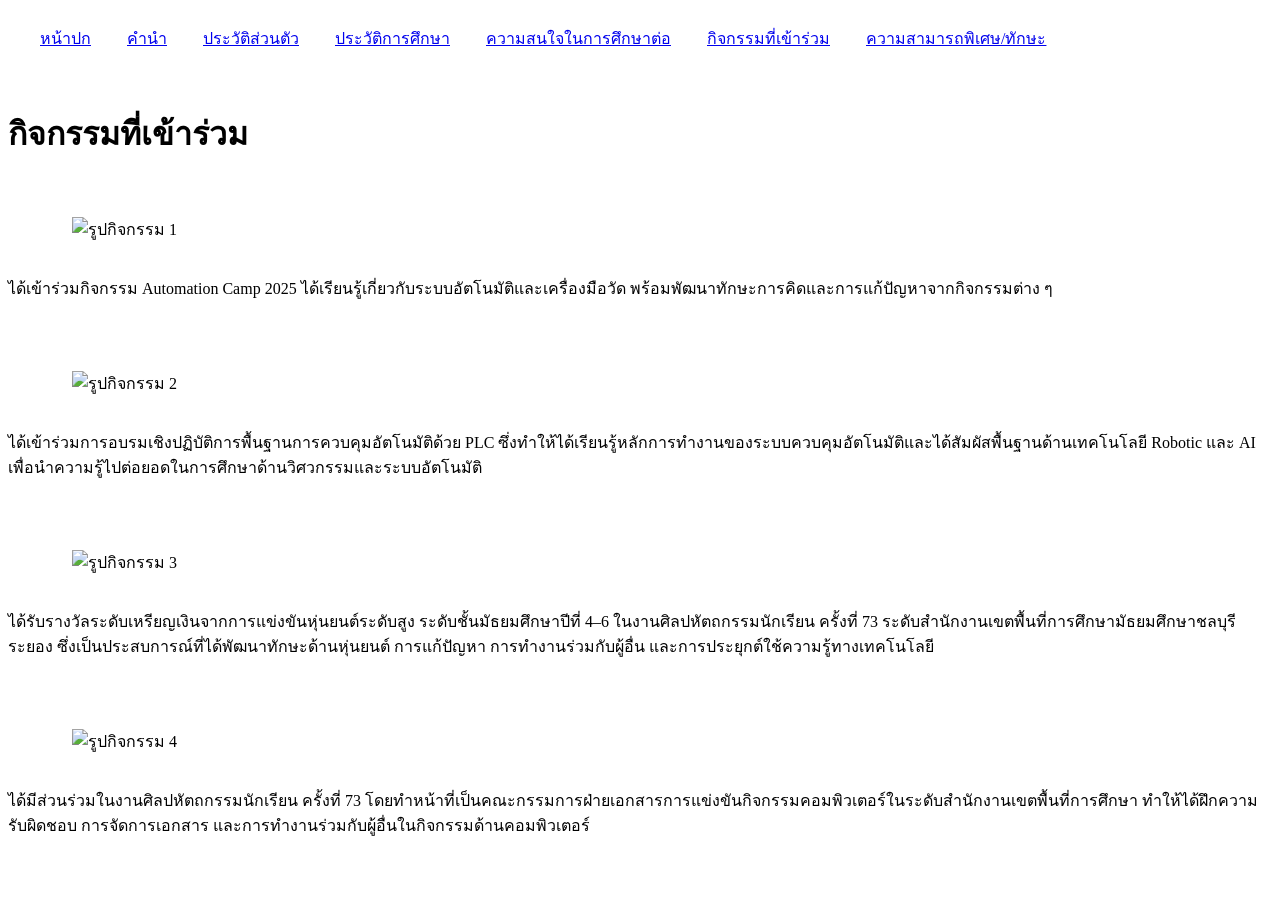
==== commit c8cff0da: "Update activities.html" ====
--- a/activities.html
+++ b/activities.html
@@ -1,61 +1,61 @@
 <!DOCTYPE html>
 <html lang="th">
 <head>
-    <meta charset="UTF-8">
-    <meta name="viewport" content="width=device-width, initial-scale=1.0">
-    <title>กิจกรรมที่เข้าร่วม - Portfolio</title>
-    <link rel="stylesheet" href="style.css?v=2">
+    <meta charset="UTF-8">
+    <meta name="viewport" content="width=device-width, initial-scale=1.0">
+    <title>กิจกรรมที่เข้าร่วม - Portfolio</title>
+    <link rel="stylesheet" href="style.css?v=2">
 </head>
 <body>
 
-    <nav class="navbar">
-        <a href="index.html">หน้าปก</a>
-        <a href="foreword.html">คำนำ</a>
-        <a href="profile.html">ประวัติส่วนตัว</a>
-        <a href="education.html">ประวัติการศึกษา</a>
-        <a href="interest.html">ความสนใจในการศึกษาต่อ</a>
-        <a href="activities.html" class="active">กิจกรรมที่เข้าร่วม</a>
-        <a href="skills.html">ความสามารถพิเศษ/ทักษะ</a>
-    </nav>
+    <nav class="navbar">
+        <a href="index.html">หน้าปก</a>
+        <a href="foreword.html">คำนำ</a>
+        <a href="profile.html">ประวัติส่วนตัว</a>
+        <a href="education.html">ประวัติการศึกษา</a>
+        <a href="interest.html">ความสนใจในการศึกษาต่อ</a>
+        <a href="activities.html" class="active">กิจกรรมที่เข้าร่วม</a>
+        <a href="skills.html">ความสามารถพิเศษ/ทักษะ</a>
+    </nav>
 
-    <main class="page-container">
-        <h1 class="heading">กิจกรรมที่เข้าร่วม</h1>
+    <main class="page-container">
+        <h1 class="heading">กิจกรรมที่เข้าร่วม</h1>
 
-        <!-- กิจกรรม/เกียรติบัตรที่ 1 -->
-        <div class="content-card activity-card">
-            <div class="activity-img-wrapper">
-                <img src="13782.jpg" alt="รูปกิจกรรม 1" class="activity-img">
-            </div>
-            <p class="activity-desc">ได้เข้าร่วมกิจกรรม Automation Camp 2025 ได้เรียนรู้เกี่ยวกับระบบอัตโนมัติและเครื่องมือวัด พร้อมพัฒนาทักษะการคิดและการแก้ปัญหาจากกิจกรรมต่าง ๆ</p>
-        </div>
+        <!-- กิจกรรม/เกียรติบัตรที่ 1 -->
+        <div class="content-card activity-card">
+            <div class="activity-img-wrapper">
+                <img src="13782.jpg" alt="รูปกิจกรรม 1" class="activity-img">
+            </div>
+            <p class="activity-desc">ได้เข้าร่วมกิจกรรม Automation Camp 2025 ได้เรียนรู้เกี่ยวกับระบบอัตโนมัติและเครื่องมือวัด พร้อมพัฒนาทักษะการคิดและการแก้ปัญหาจากกิจกรรมต่าง ๆ</p>
+        </div>
 
-        <!-- กิจกรรม/เกียรติบัตรที่ 2 -->
-        <div class="content-card activity-card">
-            <div class="activity-img-wrapper">
-                <img src="13783.jpg" alt="รูปกิจกรรม 2" class="activity-img">
-            </div>
-            <p class="activity-desc">ได้เข้าร่วมการอบรมเชิงปฏิบัติการพื้นฐานการควบคุมอัตโนมัติด้วย PLC ซึ่งทำให้ได้เรียนรู้หลักการทำงานของระบบควบคุมอัตโนมัติและได้สัมผัสพื้นฐานด้านเทคโนโลยี Robotic และ AI เพื่อนำความรู้ไปต่อยอดในการศึกษาด้านวิศวกรรมและระบบอัตโนมัติ
- </p>
-        </div>
+        <!-- กิจกรรม/เกียรติบัตรที่ 2 -->
+        <div class="content-card activity-card">
+            <div class="activity-img-wrapper">
+                <img src="13783.jpg" alt="รูปกิจกรรม 2" class="activity-img">
+            </div>
+            <p class="activity-desc">ได้เข้าร่วมการอบรมเชิงปฏิบัติการพื้นฐานการควบคุมอัตโนมัติด้วย PLC ซึ่งทำให้ได้เรียนรู้หลักการทำงานของระบบควบคุมอัตโนมัติและได้สัมผัสพื้นฐานด้านเทคโนโลยี Robotic และ AI เพื่อนำความรู้ไปต่อยอดในการศึกษาด้านวิศวกรรมและระบบอัตโนมัติ
+ </p>
+        </div>
 
-        <!-- กิจกรรม/เกียรติบัตรที่ 3 -->
-        <div class="content-card activity-card">
-            <div class="activity-img-wrapper">
-                <img src="13786.jpg" alt="รูปกิจกรรม 3" class="activity-img">
-            </div>
-            <p class="activity-desc">ได้รับรางวัลระดับเหรียญเงินจากการแข่งขันหุ่นยนต์ระดับสูง ระดับชั้นมัธยมศึกษาปีที่ 4–6 ในงานศิลปหัตถกรรมนักเรียน ครั้งที่ 73 ระดับสำนักงานเขตพื้นที่การศึกษามัธยมศึกษาชลบุรี ระยอง ซึ่งเป็นประสบการณ์ที่ได้พัฒนาทักษะด้านหุ่นยนต์ การแก้ปัญหา การทำงานร่วมกับผู้อื่น และการประยุกต์ใช้ความรู้ทางเทคโนโลยี
- </p>
-        </div>
+        <!-- กิจกรรม/เกียรติบัตรที่ 3 -->
+        <div class="content-card activity-card">
+            <div class="activity-img-wrapper">
+                <img src="13786.jpg" alt="รูปกิจกรรม 3" class="activity-img">
+            </div>
+            <p class="activity-desc">ได้รับรางวัลระดับเหรียญเงินจากการแข่งขันหุ่นยนต์ระดับสูง ระดับชั้นมัธยมศึกษาปีที่ 4–6 ในงานศิลปหัตถกรรมนักเรียน ครั้งที่ 73 ระดับสำนักงานเขตพื้นที่การศึกษามัธยมศึกษาชลบุรี ระยอง ซึ่งเป็นประสบการณ์ที่ได้พัฒนาทักษะด้านหุ่นยนต์ การแก้ปัญหา การทำงานร่วมกับผู้อื่น และการประยุกต์ใช้ความรู้ทางเทคโนโลยี
+ </p>
+        </div>
 
-        <!-- กิจกรรม/เกียรติบัตรที่ 4 -->
-        <div class="content-card activity-card">
-            <div class="activity-img-wrapper">
-                <img src="13785.jpg" alt="รูปกิจกรรม 4" class="activity-img">
-            </div>
-            <p class="activity-desc">ได้มีส่วนร่วมในงานศิลปหัตถกรรมนักเรียน ครั้งที่ 73 โดยทำหน้าที่เป็นคณะกรรมการฝ่ายเอกสารการแข่งขันกิจกรรมคอมพิวเตอร์ในระดับสำนักงานเขตพื้นที่การศึกษา ทำให้ได้ฝึกความรับผิดชอบ การจัดการเอกสาร และการทำงานร่วมกับผู้อื่นในกิจกรรมด้านคอมพิวเตอร์</p>
-        </div>
+        <!-- กิจกรรม/เกียรติบัตรที่ 4 -->
+        <div class="content-card activity-card">
+            <div class="activity-img-wrapper">
+                <img src="13785.jpg" alt="รูปกิจกรรม 4" class="activity-img">
+            </div>
+            <p class="activity-desc">ได้มีส่วนร่วมในงานศิลปหัตถกรรมนักเรียน ครั้งที่ 73 โดยทำหน้าที่เป็นคณะกรรมการฝ่ายเอกสารการแข่งขันกิจกรรมคอมพิวเตอร์ในระดับสำนักงานเขตพื้นที่การศึกษา ทำให้ได้ฝึกความรับผิดชอบ การจัดการเอกสาร และการทำงานร่วมกับผู้อื่นในกิจกรรมด้านคอมพิวเตอร์</p>
+        </div>
 
-    </main>
+    </main>
 
 </body>
 </html>
--- a/style.css
+++ b/style.css
@@ -1,575 +1,913 @@
 * {
-    box-sizing: border-box;
-    margin: 0;
-    padding: 0;
+    box-sizing: border-box;
+    margin: 0;
+    padding: 0;
 }
 
 body {
-    font-family: 'Sarabun', 'Tahoma', sans-serif;
-    background-color: #FFF5F8; /* พื้นหลังสีชมพูขาวนวลพาสเทลอ่อนมากๆ */
-    color: #4A4A4A;
-    line-height: 1.7;
-}
-
-/* แถบเมนูด้านบน สีชมพูพาสเทลนุ่มนวล */
+    font-family: 'Sarabun', 'Tahoma', sans-serif;
+    background-color: #f4f6f8;
+    color: #2c3e50;
+    line-height: 1.7;
+}
+
+/* แถบเมนูด้านบน สีแดงหมากสุก มจพ. */
 .navbar {
-    background-color: #F06292; /* สีชมพูพาสเทลหลัก */
-    display: flex;
-    justify-content: center;
-    align-items: center;
-    flex-wrap: wrap;
-    padding: 12px 20px;
-    position: sticky;
-    top: 0;
-    box-shadow: 0 3px 12px rgba(240, 98, 146, 0.15);
-    z-index: 1000;
+    background-color: #AC3520;
+    display: flex;
+    justify-content: center;
+    align-items: center;
+    flex-wrap: wrap;
+    padding: 12px 20px;
+    position: sticky;
+    top: 0;
+    box-shadow: 0 3px 10px rgba(0, 0, 0, 0.15);
+    z-index: 1000;
 }
 
 .navbar a {
-    color: #ffffff;
-    text-decoration: none;
-    padding: 8px 16px;
-    font-size: 15px;
-    font-weight: 600;
-    border-radius: 20px; /* เพิ่มความโค้งมนน่ารัก */
-    margin: 3px 5px;
-    transition: all 0.25s ease;
-    white-space: nowrap;
+    color: #ffffff;
+    text-decoration: none;
+    padding: 8px 16px;
+    font-size: 15px;
+    font-weight: 600;
+    border-radius: 6px;
+    margin: 3px 5px;
+    transition: all 0.25s ease;
+    white-space: nowrap;
 }
 
 .navbar a:hover, .navbar a.active {
-    background-color: #E91E63; /* ชมพูเข้มขึ้นเล็กน้อยเมื่อ Hover */
-    box-shadow: 0 2px 8px rgba(0, 0, 0, 0.1);
+    background-color: #7d2313;
+    box-shadow: inset 0 -2px 0 #ffffff;
 }
 
 /* พื้นที่แสดงเนื้อหาหลัก */
 .page-container {
-    width: 90%;
-    max-width: 850px;
-    margin: 40px auto;
-    padding: 0 10px;
-}
-
-/* ==========================================
-   สไตล์สำหรับหน้าปก (Cover Page / Header Banner)
-   ========================================== */
-
-.cover-card {
-    background: linear-gradient(135deg, #FFE4E9 0%, #FFFFFF 100%); /* ไล่เฉดสีชมพูพาสเทลนุ่มๆ */
-    border-radius: 20px;
-    padding: 50px 30px;
-    text-align: center;
-    margin-bottom: 35px;
-    box-shadow: 0 8px 25px rgba(240, 98, 146, 0.12);
-    border: 2px solid #FFD1DC;
-    position: relative;
-    overflow: hidden;
-}
-
-.cover-title {
-    font-size: 32px;
-    font-weight: bold;
-    color: #D81B60;
-    margin-bottom: 10px;
-    letter-spacing: 1px;
-}
-
-.cover-subtitle {
-    font-size: 20px;
-    color: #F06292;
-    font-weight: 500;
-    margin-bottom: 25px;
-}
-
-.cover-profile-img {
-    width: 180px;
-    height: 180px;
-    object-fit: cover;
-    border-radius: 50%; /* รูปวงกลมสไตล์น่ารัก */
-    border: 5px solid #ffffff;
-    box-shadow: 0 6px 18px rgba(240, 98, 146, 0.2);
-    margin: 0 auto 20px auto;
-    display: block;
-}
-
-.cover-author-info {
-    font-size: 18px;
-    color: #4A4A4A;
-    font-weight: 500;
+    width: 90%;
+    max-width: 850px;
+    margin: 40px auto;
+    padding: 0 10px;
 }
 
 /* หัวข้อประจำหน้า */
 .heading {
-    font-size: 28px;
-    font-weight: bold;
-    text-align: center;
-    color: #D81B60;
-    margin-bottom: 25px;
-    position: relative;
-    padding-bottom: 10px;
+    font-size: 30px;
+    font-weight: bold;
+    text-align: center;
+    color: #AC3520;
+    margin-bottom: 25px;
+    position: relative;
+    padding-bottom: 10px;
 }
 
 .heading::after {
-    content: '';
-    position: absolute;
-    bottom: 0;
-    left: 50%;
-    transform: translateX(-50%);
-    width: 70px;
-    height: 4px;
-    background-color: #F06292;
-    border-radius: 10px;
+    content: '';
+    position: absolute;
+    bottom: 0;
+    left: 50%;
+    transform: translateX(-50%);
+    width: 80px;
+    height: 4px;
+    background-color: #AC3520;
+    border-radius: 2px;
 }
 
 /* กล่องการ์ดเนื้อหา */
 .profile-card, .content-card, .contact-box {
-    background: #ffffff;
-    border-radius: 16px;
-    padding: 35px 40px;
-    margin-bottom: 30px;
-    box-shadow: 0 6px 20px rgba(240, 98, 146, 0.06);
-    border-top: 5px solid #F06292;
-    border-left: 1px solid #FFE4E9;
-    border-right: 1px solid #FFE4E9;
-    border-bottom: 1px solid #FFE4E9;
+    background: #ffffff;
+    border-radius: 12px;
+    padding: 35px 40px;
+    margin-bottom: 30px;
+    box-shadow: 0 4px 20px rgba(0, 0, 0, 0.06);
+    border-top: 5px solid #AC3520;
 }
 
 .content-card h3 {
-    font-size: 20px;
-    color: #D81B60;
-    margin-bottom: 12px;
+    font-size: 20px;
+    color: #AC3520;
+    margin-bottom: 12px;
 }
 
 /* การจัดวางรูปภาพโปรไฟล์และภาพกิจกรรมทั่วไป */
 .profile-img, .content-img {
-    width: 100%;
-    max-width: 360px;
-    height: auto;
-    object-fit: cover;
-    border-radius: 12px;
-    display: block;
-    margin: 0 auto 20px auto;
-    box-shadow: 0 5px 15px rgba(240, 98, 146, 0.1);
+    width: 100%;
+    max-width: 360px;
+    height: auto;
+    object-fit: cover;
+    border-radius: 10px;
+    display: block;
+    margin: 0 auto 20px auto;
+    box-shadow: 0 5px 15px rgba(0, 0, 0, 0.12);
 }
 
 .img-caption {
-    text-align: center;
-    font-size: 14px;
-    color: #777777;
-    margin-bottom: 20px;
-    font-style: italic;
+    text-align: center;
+    font-size: 14px;
+    color: #666666;
+    margin-bottom: 20px;
+    font-style: italic;
 }
 
 /* รายการข้อความแบบจุด (List) */
 ul {
-    padding-left: 20px;
-    list-style-type: none;
+    padding-left: 20px;
+    list-style-type: none;
 }
 
 ul li {
-    font-size: 17px;
-    margin-bottom: 12px;
-    position: relative;
-    padding-left: 25px;
+    font-size: 17px;
+    margin-bottom: 12px;
+    position: relative;
+    padding-left: 25px;
 }
 
 ul li::before {
-    content: "•";
-    color: #F06292;
-    font-size: 24px;
-    position: absolute;
-    left: 0;
-    top: -4px;
+    content: "•";
+    color: #AC3520;
+    font-size: 24px;
+    position: absolute;
+    left: 0;
+    top: -4px;
 }
 
 /* ช่องทางการติดต่อ */
 .contact-box h2 {
-    font-size: 22px;
-    color: #D81B60;
-    margin-bottom: 20px;
-    border-bottom: 1px solid #FFE4E9;
-    padding-bottom: 10px;
+    font-size: 22px;
+    color: #AC3520;
+    margin-bottom: 20px;
+    border-bottom: 1px solid #eee;
+    padding-bottom: 10px;
 }
 
 .contact-box p {
-    font-size: 16px;
-    margin-bottom: 12px;
+    font-size: 16px;
+    margin-bottom: 12px;
 }
 
 .contact-box a {
-    color: #EC407A;
-    text-decoration: none;
-    font-weight: 500;
+    color: #0066cc;
+    text-decoration: none;
+    font-weight: 500;
 }
 
 .contact-box a:hover {
-    text-decoration: underline;
-}
-
-/* ==========================================
-   ส่วนจัดแต่งเนื้อหาหน้าความสนใจในการศึกษาต่อ
-   ========================================== */
-
+    text-decoration: underline;
+}
+
+/* ==========================================
+   ส่วนจัดแต่งเนื้อหาหน้าความสนใจในการศึกษาต่อ
+   ========================================== */
+
+/* จัดข้อความในกรอบแรกให้อยู่ตรงกลาง */
 .interest-paragraph {
-    font-size: 18px;
-    color: #4A4A4A;
-    text-align: center;
-    text-indent: 0;
-    line-height: 1.8;
-    margin: 0;
-}
-
+    font-size: 18px;
+    color: #333333;
+    text-align: center;
+    text-indent: 0;
+    line-height: 1.8;
+    margin: 0;
+}
+
+/* จัดกึ่งกลางสำหรับกรอบเป้าหมายการศึกษา */
 .target-card-center {
-    text-align: center !important;
-    background-color: #FFF0F4 !important; /* พื้นหลังสีชมพูอ่อนนุ่มละมุน */
+    text-align: center !important;
 }
 
 .target-card-center h3 {
-    font-size: 24px;
-    color: #D81B60;
-    margin-bottom: 20px;
-    font-weight: bold;
-    text-align: center !important;
-}
-
+    font-size: 24px;
+    color: #AC3520;
+    margin-bottom: 20px;
+    font-weight: bold;
+    text-align: center !important;
+}
+
+/* ขนาดตรามหาวิทยาลัย */
 .university-logo-center {
-    width: 200px !important;
-    max-width: 200px !important;
-    height: auto !important;
-    object-fit: contain;
-    display: block !important;
-    margin: 0 auto 20px auto !important;
-    box-shadow: none !important;
-    filter: drop-shadow(0 4px 8px rgba(240, 98, 146, 0.15));
-}
-
+    width: 200px !important;
+    max-width: 200px !important;
+    height: auto !important;
+    object-fit: contain;
+    display: block !important;
+    margin: 0 auto 20px auto !important;
+    box-shadow: none !important;
+    filter: drop-shadow(0 4px 8px rgba(0,0,0,0.12));
+}
+
+/* กลุ่มข้อความเป้าหมาย จัดตรงกลาง และต่อกันกระชับ */
 .target-text-group {
-    text-align: center !important;
-    text-indent: 0 !important;
-    line-height: 1.3 !important;
-    margin: 0 !important;
+    text-align: center !important;
+    text-indent: 0 !important;
+    line-height: 1.3 !important;
+    margin: 0 !important;
 }
 
 .target-text-group .faculty-name {
-    font-size: 22px;
-    font-weight: bold;
-    color: #333333;
+    font-size: 22px;
+    font-weight: bold;
+    color: #2c3e50;
 }
 
 .target-text-group .department-name {
-    font-size: 20px;
-    font-weight: 600;
-    color: #F06292;
+    font-size: 20px;
+    font-weight: 600;
+    color: #AC3520;
 }
 
 .target-text-group .university-name {
-    font-size: 18px;
-    color: #666666;
-}
-
+    font-size: 18px;
+    color: #555555;
+}
+
+/* แสดง คณะ และ สาขา เป็นสีแดง มจพ. เดียวกัน อยู่บรรทัดเดียวกัน */
 .target-text-single-line {
-    text-align: center !important;
-    text-indent: 0 !important;
-    line-height: 1.8 !important;
-    margin: 0 !important;
+    text-align: center !important;
+    text-indent: 0 !important;
+    line-height: 1.8 !important;
+    margin: 0 !important;
 }
 
 .target-text-single-line .faculty-name,
 .target-text-single-line .department-name {
-    font-size: 20px;
-    font-weight: 600;
-    color: #F06292 !important;
-    display: inline;
-    margin-right: 8px;
+    font-size: 20px;
+    font-weight: 600;
+    color: #AC3520 !important;
+    display: inline;
+    margin-right: 8px;
 }
 
 .target-text-single-line .university-name {
-    font-size: 18px;
-    color: #666666;
-    display: inline;
-}
-
-/* ==========================================
-   จัดแต่งหน้าประวัติการศึกษา
-   ========================================== */
+    font-size: 18px;
+    color: #555555;
+    display: inline;
+}
+
+/* ==========================================
+   จัดแต่งหน้าประวัติการศึกษา
+   ========================================== */
 
 .edu-card p {
-    font-size: 18px;
-    text-indent: 0 !important;
-    margin-bottom: 16px;
-    line-height: 1.6;
-    display: flex;
-    flex-wrap: wrap;
-    align-items: center;
-}
-
+    font-size: 18px;
+    text-indent: 0 !important;
+    margin-bottom: 16px;
+    line-height: 1.6;
+    display: flex;
+    flex-wrap: wrap;
+    align-items: center;
+}
+
+/* ข้างหน้า: ระดับชั้น (สีแดงแบรนด์ + ตัวหนา) */
 .edu-card .edu-level {
-    font-weight: 700;
-    color: #F06292 !important;
-    margin-right: 8px;
-    white-space: nowrap;
-}
-
+    font-weight: 700;
+    color: #AC3520 !important;
+    margin-right: 8px;
+    white-space: nowrap;
+}
+
+/* ข้างหลัง: ชื่อโรงเรียน (สีเทาเข้ม + ตัวธรรมดา) */
 .edu-card .school-name {
-    font-weight: 400;
-    color: #555555;
-}
-
-/* ==========================================
-   สไตล์การย่อหน้าข้อความ
-   ========================================== */
+    font-weight: 400;
+    color: #444444;
+}
+
+/* ==========================================
+   สไตล์การย่อหน้าข้อความ
+   ========================================== */
 
 .interest-indent-first {
-    font-size: 17px;
-    color: #4A4A4A;
-    line-height: 1.8;
-    text-indent: 2.5em !important;
-    text-align: justify;
-    margin-bottom: 16px;
+    font-size: 17px;
+    color: #333333;
+    line-height: 1.8;
+    text-indent: 2.5em !important;
+    text-align: justify;
+    margin-bottom: 16px;
 }
 
 .interest-normal-p {
-    font-size: 17px;
-    color: #4A4A4A;
-    line-height: 1.8;
-    text-indent: 0 !important;
-    text-align: justify;
-    margin-bottom: 0;
+    font-size: 17px;
+    color: #333333;
+    line-height: 1.8;
+    text-indent: 0 !important;
+    text-align: justify;
+    margin-bottom: 0;
 }
 
 .interest-single-p {
-    font-size: 17px;
-    color: #4A4A4A;
-    line-height: 1.8;
-    text-indent: 2.5em !important;
-    text-align: justify;
-    margin: 0;
-}
-
+    font-size: 17px;
+    color: #333333;
+    line-height: 1.8;
+    text-indent: 2.5em !important;
+    text-align: justify;
+    margin: 0;
+}
+
+/* สไตล์สำหรับหน้าคำนำ */
 .content-card p.foreword-p {
-    display: block !important;
-    font-size: 17px !important;
-    color: #4A4A4A !important;
-    line-height: 1.8 !important;
-    text-indent: 0 !important;
-    text-align: justify !important;
-    margin-top: 0 !important;
-    margin-bottom: 24px !important;
+    display: block !important;
+    font-size: 17px !important;
+    color: #333333 !important;
+    line-height: 1.8 !important;
+    text-indent: 0 !important;
+    text-align: justify !important;
+    margin-top: 0 !important;
+    margin-bottom: 24px !important;
 }
 
 .content-card p.foreword-p:last-child {
-    margin-bottom: 0 !important;
-}
-
-/* ==========================================
-   สไตล์การ์ดแสดงรูปเกียรติบัตร/กิจกรรม
-   ========================================== */
+    margin-bottom: 0 !important;
+}
+
+/* ==========================================
+   สไตล์การ์ดแสดงรูปเกียรติบัตร/กิจกรรม
+   ========================================== */
 
 .activity-card {
-    text-align: center !important;
-    padding: 30px 25px !important;
-    margin-bottom: 25px;
+    text-align: center !important;
+    padding: 30px 25px !important;
+    margin-bottom: 25px;
 }
 
 .activity-img-wrapper {
-    display: flex;
-    justify-content: center;
-    align-items: center;
-    margin-bottom: 20px;
+    display: flex;
+    justify-content: center;
+    align-items: center;
+    margin-bottom: 20px;
 }
 
 .activity-img {
-    max-width: 450px;
-    width: 100%;
-    height: auto;
-    border-radius: 12px;
-    box-shadow: 0 4px 15px rgba(240, 98, 146, 0.1);
-    transition: transform 0.2s ease;
+    max-width: 450px;
+    width: 100%;
+    height: auto;
+    border-radius: 8px;
+    box-shadow: 0 4px 15px rgba(0, 0, 0, 0.12);
+    transition: transform 0.2s ease;
 }
 
 .activity-img:hover {
-    transform: scale(1.02);
+    transform: scale(1.02);
 }
 
 .activity-desc {
-    font-size: 17px;
-    color: #4A4A4A;
-    line-height: 1.6;
-    text-indent: 0 !important;
-    text-align: center !important;
-    margin: 0 !important;
-    font-weight: 500;
-}
-
-/* ==========================================
-   ส่วน "จัดทำโดย" ชิดขวา
-   ========================================== */
+    font-size: 17px;
+    color: #333333;
+    line-height: 1.6;
+    text-indent: 0 !important;
+    text-align: center !important;
+    margin: 0 !important;
+    font-weight: 500;
+}
+
+/* ==========================================
+   ส่วน "จัดทำโดย" ในหน้าคำนำ (หน้าเข้ม - หลังอ่อน)
+   ========================================== */
 
 .foreword-author {
-    margin-top: 35px;
-    text-align: right !important;
+    margin-top: 35px;
+    text-align: right !important;
 }
 
 .foreword-author p {
-    font-size: 17px !important;
-    line-height: 1.6 !important;
-    text-indent: 0 !important;
-    margin: 0 !important;
-    display: block !important;
-}
-
+    font-size: 17px !important;
+    line-height: 1.6 !important;
+    text-indent: 0 !important;
+    margin: 0 !important;
+    display: block !important;
+}
+
+/* หน้าเข้ม: จัดทำโดย (ตัวหนาสีเทาเข้ม) */
 .foreword-author .author-label {
-    font-weight: 700;
-    color: #F06292 !important;
-    margin-right: 6px;
-}
-
+    font-weight: 700;
+    color: #222222 !important;
+    margin-right: 6px;
+}
+
+/* หลังอ่อน: ชื่อ-นามสกุล (สีแดงสว่างขึ้น) */
 .foreword-author .author-name {
-    font-weight: 500;
-    color: #D81B60 !important;
-}
-
-/* ==========================================
-   จัดแต่งการ์ดและรูปภาพในหน้าทักษะ (skills.html)
-   ========================================== */
+    font-weight: 500;
+    color: #C0392B !important;
+}
+
+/* ==========================================
+   Responsive สำหรับหน้าจอมือถือ/แท็บเล็ต
+   ========================================== */
+
+@media (max-width: 768px) {
+    .university-logo-center {
+        width: 150px !important;
+        max-width: 150px !important;
+    }
+    .target-text-single-line .faculty-name,
+    .target-text-single-line .department-name {
+        font-size: 16px;
+    }
+}
+
+@media (max-width: 600px) {
+    .page-container {
+        width: 95%;
+        margin: 20px auto;
+    }
+    .profile-card, .content-card, .contact-box {
+        padding: 20px 25px;
+    }
+    .heading {
+        font-size: 24px;
+    }
+    .interest-paragraph {
+        font-size: 16px;
+    }
+    .target-card-center {
+        padding: 20px 15px;
+    }
+    .target-text-group .faculty-name { font-size: 19px; }
+    .target-text-group .department-name { font-size: 17px; }
+    .target-text-group .university-name { font-size: 15px; }
+    .edu-card p {
+        font-size: 16px;
+        margin-bottom: 12px;
+    }
+    .interest-indent-first,
+    .interest-normal-p,
+    .interest-single-p {
+        font-size: 15px;
+    }
+    .interest-indent-first,
+    .interest-single-p {
+        text-indent: 1.8em !important;
+    }
+    .activity-card {
+        padding: 20px 15px !important;
+    }
+    .activity-img {
+        max-width: 100%;
+    }
+    .activity-desc {
+        font-size: 15px;
+    }
+    .foreword-author {
+        margin-top: 25px;
+    }
+    .foreword-author p {
+        font-size: 15px !important;
+    }
+}
+/* ==========================================
+   ส่วน "จัดทำโดย" สีเดียวกันทั้งชุด (ชิดขวา)
+   ========================================== */
+
+.foreword-author {
+    margin-top: 35px;
+    text-align: right !important;
+}
+
+.foreword-author p {
+    font-size: 17px !important;
+    line-height: 1.6 !important;
+    text-indent: 0 !important;
+    margin: 0 !important;
+    display: block !important;
+}
+
+/* คำว่า "จัดทำโดย" : สีแดง มจพ. + ตัวหนา */
+.foreword-author .author-label {
+    font-weight: 700;
+    color: #AC3520 !important;
+    margin-right: 6px;
+}
+
+/* ชื่อ-นามสกุล : สีแดง มจพ. เดียวกัน + ตัวปกติ */
+.foreword-author .author-name {
+    font-weight: 400;
+    color: #AC3520 !important;
+}
+
+@media (max-width: 600px) {
+    .foreword-author {
+        margin-top: 25px;
+    }
+    .foreword-author p {
+        font-size: 15px !important;
+    }
+}
+/* ==========================================
+   จัดแต่งการ์ดและรูปภาพในหน้าทักษะ (skills.html)
+   ========================================== */
 
 .skill-card {
-    text-align: center !important;
-    padding: 30px 25px !important;
-    margin-bottom: 25px;
+    text-align: center !important;
+    padding: 30px 25px !important;
+    margin-bottom: 25px;
 }
 
 .skill-title {
-    font-size: 20px;
-    font-weight: bold;
-    color: #F06292 !important;
-    margin-bottom: 18px;
-    position: relative;
-    display: inline-block;
-}
-
+    font-size: 20px;
+    font-weight: bold;
+    color: #AC3520 !important; /* สีแดงแบรนด์ มจพ. */
+    margin-bottom: 18px;
+    position: relative;
+    display: inline-block;
+}
+
+/* จุดสัญลักษณ์สีแดงหน้าหัวข้อทักษะ */
 .skill-title::before {
-    content: "•";
-    color: #F06292;
-    font-size: 26px;
-    margin-right: 8px;
-    vertical-align: middle;
-}
-
+    content: "•";
+    color: #AC3520;
+    font-size: 26px;
+    margin-right: 8px;
+    vertical-align: middle;
+}
+
+.skill-img-wrapper {
+    display: flex;
+    justify-content: center;
+    align-items: center;
+}
+
+.skill-img {
+    max-width: 450px;
+    width: 100%;
+    height: auto;
+    border-radius: 8px;
+    box-shadow: 0 4px 15px rgba(0, 0, 0, 0.12);
+    transition: transform 0.2s ease;
+}
+
+.skill-img:hover {
+    transform: scale(1.02);
+}
+
+@media (max-width: 600px) {
+    .skill-card {
+        padding: 20px 15px !important;
+    }
+    .skill-title {
+        font-size: 18px;
+    }
+    .skill-img {
+        max-width: 100%;
+    }
+}
+/* ==========================================
+   รวมทักษะในการ์ดเดียว + หัวข้อชิดซ้าย
+   ========================================== */
+
+/* การ์ดหลัก */
 .skills-single-card {
-    padding: 40px !important;
-    max-width: 800px;
-    margin: 0 auto;
-    overflow: hidden !important;
-}
-
+    padding: 35px 40px !important;
+}
+
+/* แต่ละรายการทักษะ */
 .skill-item {
-    width: 100%;
-    margin-bottom: 40px;
+    margin-bottom: 35px;
 }
 
 .skill-item:last-child {
-    margin-bottom: 0;
-}
-
+    margin-bottom: 0; /* รายการสุดท้ายไม่ต้องเว้นระยะล่าง */
+}
+
+/* หัวข้อชิดซ้าย */
 .skill-item .skill-title {
-    font-size: 20px;
-    font-weight: bold;
-    color: #F06292 !important;
-    text-align: left !important;
-    margin-bottom: 16px;
-    display: block;
-    position: relative;
-    padding-left: 22px;
-}
-
+    font-size: 20px;
+    font-weight: bold;
+    color: #AC3520 !important;
+    text-align: left !important;
+    margin-bottom: 15px;
+    display: block;
+    position: relative;
+    padding-left: 22px;
+}
+
+/* จุดสัญลักษณ์สีแดงชิดซ้าย */
 .skill-item .skill-title::before {
-    content: "•";
-    color: #F06292;
-    font-size: 26px;
-    position: absolute;
-    left: 0;
-    top: -4px;
-}
-
+    content: "•";
+    color: #AC3520;
+    font-size: 26px;
+    position: absolute;
+    left: 0;
+    top: -3px;
+}
+
+/* จัดวางรูปภาพให้อยู่ตรงกลางของการ์ด */
+.skill-item .skill-img-wrapper {
+    display: flex;
+    justify-content: center;
+    align-items: center;
+}
+
+.skill-item .skill-img {
+    max-width: 420px;
+    width: 100%;
+    height: auto;
+    border-radius: 8px;
+    box-shadow: 0 4px 12px rgba(0, 0, 0, 0.1);
+}
+
+@media (max-width: 600px) {
+    .skills-single-card {
+        padding: 20px 20px !important;
+    }
+    .skill-item .skill-title {
+        font-size: 17px;
+    }
+    .skill-item {
+        margin-bottom: 25px;
+    }
+}
+/* ==========================================
+   จัดหน้าทักษะแบบ Grid 2 คอลัมน์ และคุมรูปภาพไม่ให้ล้น
+   ========================================== */
+
+/* คุมการ์ดหลักและป้องกันรูปภาพทะลุขอบ */
+.skills-single-card {
+    padding: 35px 30px !important;
+    overflow: hidden !important;
+}
+
+/* จัดเลย์เอาต์เป็น 2 คอลัมน์ */
+.skills-grid {
+    display: grid;
+    grid-template-columns: repeat(2, 1fr);
+    gap: 35px 25px;
+}
+
+.skill-item {
+    width: 100%;
+    display: flex;
+    flex-direction: column;
+}
+
+/* หัวข้อชิดซ้าย */
+.skill-item .skill-title {
+    font-size: 18px;
+    font-weight: bold;
+    color: #AC3520 !important;
+    text-align: left !important;
+    margin-bottom: 12px;
+    display: block;
+    position: relative;
+    padding-left: 20px;
+}
+
+/* จุดสัญลักษณ์สีแดงชิดซ้าย */
+.skill-item .skill-title::before {
+    content: "•";
+    color: #AC3520;
+    font-size: 24px;
+    position: absolute;
+    left: 0;
+    top: -3px;
+}
+
+/* พื้นที่จัดวางรูปภาพ */
+.skill-item .skill-img-wrapper {
+    display: flex;
+    justify-content: center;
+    align-items: center;
+    width: 100%;
+    flex-grow: 1;
+}
+
+/* กรณีทักษะที่มีหลายรูปภาพให้จัดเรียงเป็น Grid ย่อย 2x2 */
+.skill-item .skill-img-wrapper.multi-images {
+    display: grid;
+    grid-template-columns: repeat(2, 1fr);
+    gap: 8px;
+}
+
+/* คุมขนาดรูปภาพเดี่ยว */
+.skill-item .skill-img {
+    width: 100%;
+    max-width: 100%;
+    height: 180px;
+    object-fit: cover;
+    border-radius: 8px;
+    box-shadow: 0 4px 10px rgba(0, 0, 0, 0.1);
+}
+
+/* คุมขนาดรูปภาพกรณีมีหลายรูป */
+.skill-item .skill-img-wrapper.multi-images .skill-img {
+    height: 100px;
+}
+
+/* Responsive ปรับเป็น 1 คอลัมน์บนหน้าจอมือถือ */
+@media (max-width: 768px) {
+    .skills-grid {
+        grid-template-columns: 1fr;
+        gap: 25px;
+    }
+    .skill-item .skill-img {
+        height: auto;
+        max-height: 220px;
+    }
+    .skill-item .skill-img-wrapper.multi-images .skill-img {
+        height: 120px;
+    }
+}
+/* ==========================================
+   จัดรูปภาพทักษะที่ 1 ให้เรียงแถวเดียว (4 รูป)
+   ========================================== */
+
+/* คุมการ์ดหลักและกักขอบ */
+.skills-single-card {
+    padding: 35px 30px !important;
+    overflow: hidden !important;
+}
+
+/* เลย์เอาต์การ์ดใหญ่ 2 คอลัมน์ */
+.skills-grid {
+    display: grid;
+    grid-template-columns: repeat(2, 1fr);
+    gap: 35px 25px;
+}
+
+.skill-item {
+    width: 100%;
+    display: flex;
+    flex-direction: column;
+}
+
+/* หัวข้อและจุดสีแดง */
+.skill-item .skill-title {
+    font-size: 18px;
+    font-weight: bold;
+    color: #AC3520 !important;
+    text-align: left !important;
+    margin-bottom: 12px;
+    display: block;
+    position: relative;
+    padding-left: 20px;
+}
+
+.skill-item .skill-title::before {
+    content: "•";
+    color: #AC3520;
+    font-size: 24px;
+    position: absolute;
+    left: 0;
+    top: -3px;
+}
+
+/* พื้นที่ใส่รูปภาพทั่วไป */
+.skill-item .skill-img-wrapper {
+    display: flex;
+    justify-content: center;
+    align-items: center;
+    width: 100%;
+    flex-grow: 1;
+}
+
+/* จัดรูปภาพ 4 รูปเรียงแถวเดียว */
+.skill-item .skill-img-wrapper.single-row-images {
+    display: flex;
+    flex-direction: row;
+    gap: 6px; /* ระยะห่างระหว่างรูป */
+    width: 100%;
+}
+
+/* ขนาดรูปเดี่ยวทั่วไป */
+.skill-item .skill-img {
+    width: 100%;
+    max-width: 100%;
+    height: 180px;
+    object-fit: cover;
+    border-radius: 8px;
+    box-shadow: 0 4px 10px rgba(0, 0, 0, 0.1);
+}
+
+/* ปรับขนาดรูปเมื่อเรียงแถวเดียว 4 รูป */
+.skill-item .skill-img-wrapper.single-row-images .skill-img {
+    width: 25%; /* แบ่ง 4 รูปเท่าๆ กัน */
+    height: 90px; /* ความสูงของแต่ละรูป */
+    border-radius: 6px;
+}
+
+/* Responsive หน้าจอมือถือ */
+@media (max-width: 768px) {
+    .skills-grid {
+        grid-template-columns: 1fr;
+        gap: 25px;
+    }
+    .skill-item .skill-img {
+        height: auto;
+        max-height: 220px;
+    }
+    .skill-item .skill-img-wrapper.single-row-images .skill-img {
+        height: 70px;
+    }
+}
+/* ==========================================
+   จัดหน้าทักษะแบบเรียงลงมาทีละแถว (Vertical List)
+   ========================================== */
+
+/* การ์ดหลักคลุมทั้งหมด */
+.skills-single-card {
+    padding: 40px !important;
+    max-width: 800px; /* จำกัดความกว้างการ์ดให้ดูพอดี ไม่กว้างเกินไป */
+    margin: 0 auto;
+    overflow: hidden !important;
+}
+
+/* แต่ละรายการทักษะ เรียงต่อกันลงมา */
+.skill-item {
+    width: 100%;
+    margin-bottom: 40px;
+}
+
+.skill-item:last-child {
+    margin-bottom: 0;
+}
+
+/* หัวข้อทักษะชิดซ้าย พร้อมจุดสีแดง */
+.skill-item .skill-title {
+    font-size: 20px;
+    font-weight: bold;
+    color: #AC3520 !important;
+    text-align: left !important;
+    margin-bottom: 16px;
+    display: block;
+    position: relative;
+    padding-left: 22px;
+}
+
+.skill-item .skill-title::before {
+    content: "•";
+    color: #AC3520;
+    font-size: 26px;
+    position: absolute;
+    left: 0;
+    top: -4px;
+}
+
+/* --- จัดการรูปภาพแบบ 4 รูป (บน 2 ล่าง 2) --- */
 .skill-img-grid-4 {
-    display: grid;
-    grid-template-columns: repeat(2, 1fr);
-    gap: 12px;
-    width: 100%;
-    max-width: 600px;
-    margin: 0 auto;
+    display: grid;
+    grid-template-columns: repeat(2, 1fr); /* แบ่งเป็น 2 คอลัมน์ */
+    gap: 12px;
+    width: 100%;
+    max-width: 600px; /* คุมไม่ให้กว้างเกินไป */
+    margin: 0 auto; /* จัดให้อยู่กลาง */
 }
 
 .skill-img-grid-4 .skill-img {
-    width: 100%;
-    height: 180px;
-    object-fit: cover;
-    border-radius: 10px;
-    box-shadow: 0 4px 10px rgba(0, 0, 0, 0.08);
-}
-
+    width: 100%;
+    height: 180px;
+    object-fit: cover;
+    border-radius: 8px;
+    box-shadow: 0 4px 10px rgba(0, 0, 0, 0.1);
+}
+
+/* --- จัดการรูปภาพเดี่ยว --- */
 .skill-item .skill-img-wrapper {
-    display: flex;
-    justify-content: center;
-    align-items: center;
-    width: 100%;
+    display: flex;
+    justify-content: center;
+    align-items: center;
+    width: 100%;
 }
 
 .skill-item .skill-img-wrapper .skill-img {
-    width: 100%;
-    max-width: 550px;
-    height: 320px;
-    object-fit: cover;
-    border-radius: 12px;
-    box-shadow: 0 4px 12px rgba(240, 98, 146, 0.1);
-}
-
-/* ==========================================
-   ส่วนรูปภาพหน้าคำนำ
-   ========================================== */
+    width: 100%;
+    max-width: 550px; /* ขนาดรูปภาพเดี่ยวพอดีสายตา */
+    height: 320px;
+    object-fit: cover;
+    border-radius: 10px;
+    box-shadow: 0 4px 12px rgba(0, 0, 0, 0.12);
+}
+
+/* Responsive สำหรับหน้าจอมือถือ */
+@media (max-width: 600px) {
+    .skills-single-card {
+        padding: 25px 20px !important;
+    }
+    .skill-img-grid-4 {
+        gap: 8px;
+    }
+    .skill-img-grid-4 .skill-img {
+        height: 120px;
+    }
+    .skill-item .skill-img-wrapper .skill-img {
+        height: 220px;
+    }
+}
+/* ==========================================
+   ส่วนจัดระเบียบรูปภาพหน้าคำนำ
+   ========================================== */
 
 .foreword-image-container {
-    display: flex;
-    justify-content: center;
-    align-items: center;
-    margin-top: 25px;
-    width: 100%;
+    display: flex;
+    justify-content: center;
+    align-items: center;
+    margin-top: 25px; /* ระยะห่างจากชื่อผู้จัดทำด้านบน */
+    width: 100%;
 }
 
 .foreword-img {
-    width: 100%;
-    max-width: 400px;
-    height: auto;
-    max-height: 280px;
-    object-fit: cover;
-    border-radius: 12px;
-    box-shadow: 0 4px 12px rgba(240, 98, 146, 0.15);
-}
-
-/* Responsive สำหรับจอมือถือ */
-@media (max-width: 600px) {
-    .cover-card {
-        padding: 30px 15px;
-    }
-    .cover-title {
-        font-size: 24px;
-    }
-    .cover-subtitle {
-        font-size: 16px;
-    }
-    .cover-profile-img {
-        width: 130px;
-        height: 130px;
-    }
-    .page-container {
-        width: 95%;
-        margin: 20px auto;
-    }
-    .profile-card, .content-card, .contact-box {
-        padding: 20px 20px;
-    }
-    .heading {
-        font-size: 22px;
-    }
-}
+    width: 100%;
+    max-width: 400px; /* ปรับขนาดความกว้างสูงสุดตามต้องการ */
+    height: auto;
+    max-height: 280px;
+    object-fit: cover;
+    border-radius: 12px; /* ทำมุมโค้งมน */
+    box-shadow: 0 4px 12px rgba(0, 0, 0, 0.12); /* เพิ่มเงาให้นุ่มนวล */
+}
+
+เปลี่ยนสีเป็นสีชมพู ละมีพื้นหลังเป็นชมพูอ่อนๆเล็กน้อย
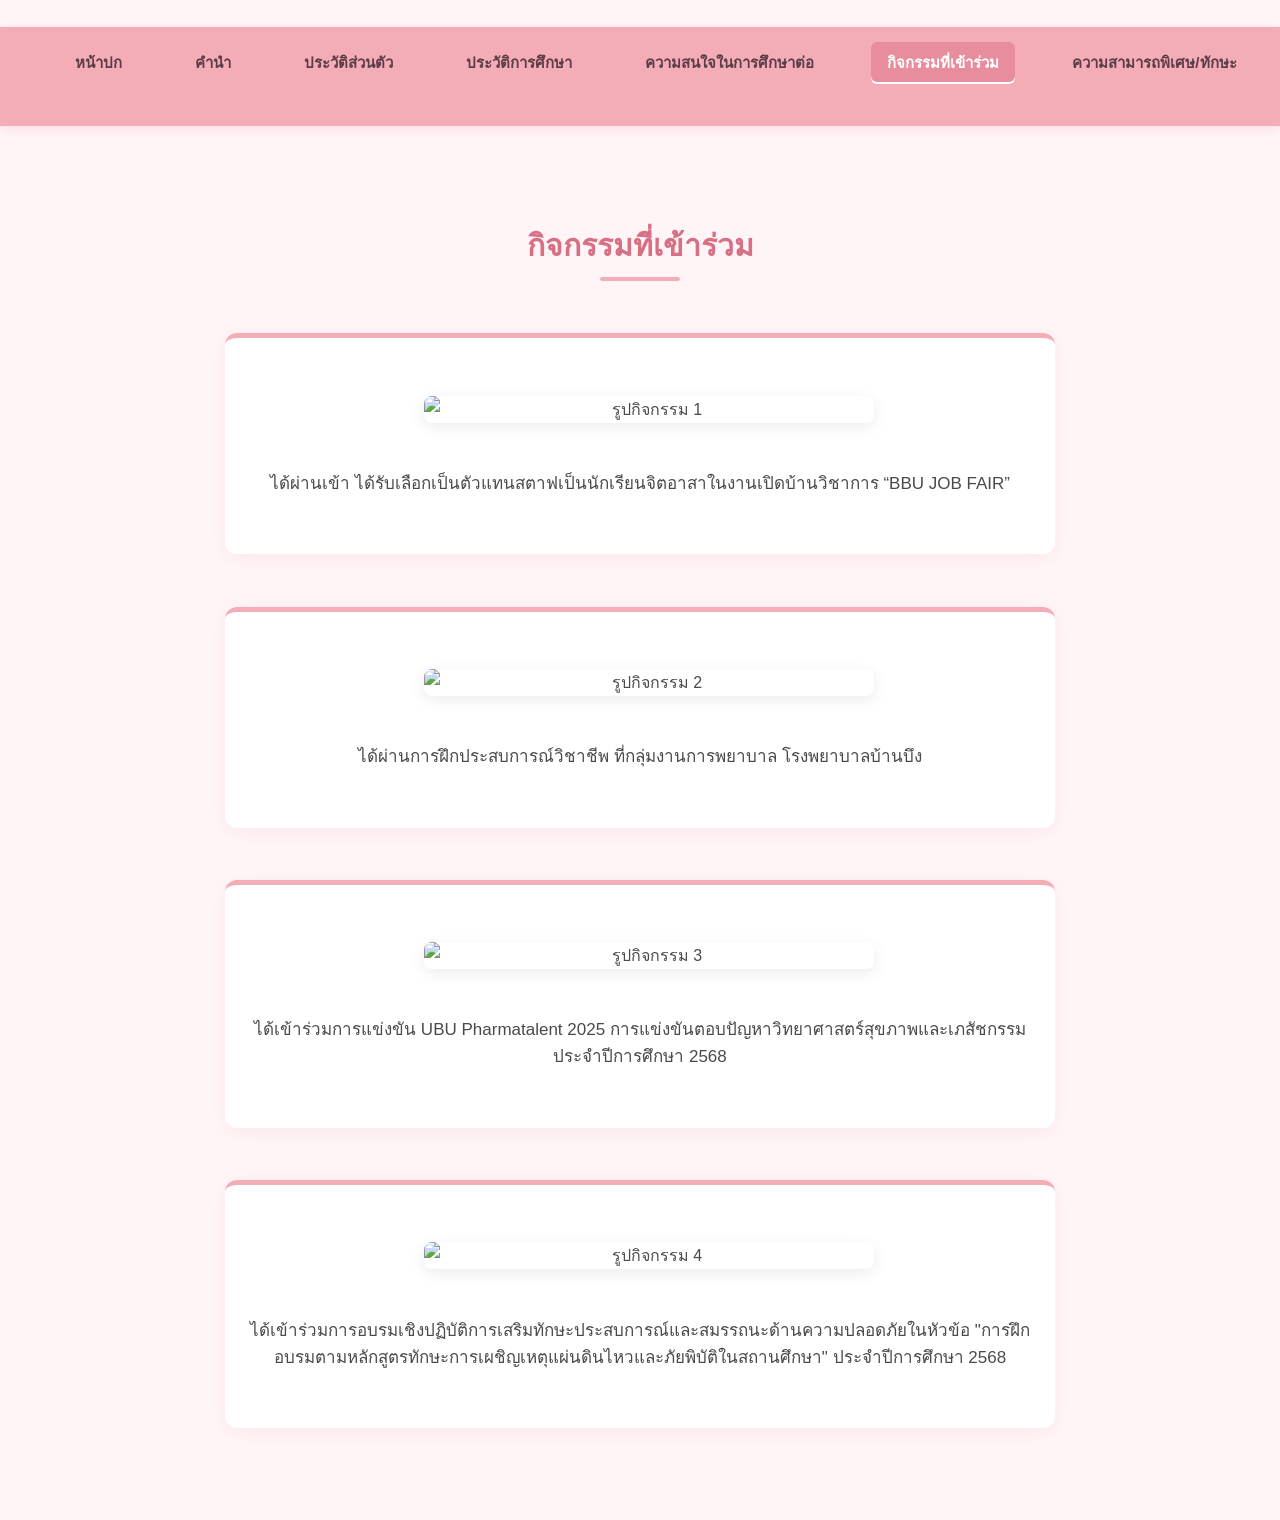
==== commit b4eed251: "Update activities.html" ====
--- a/activities.html
+++ b/activities.html
@@ -26,7 +26,7 @@
             <div class="activity-img-wrapper">
                 <img src="13782.jpg" alt="รูปกิจกรรม 1" class="activity-img">
             </div>
-            <p class="activity-desc">ได้เข้าร่วมกิจกรรม Automation Camp 2025 ได้เรียนรู้เกี่ยวกับระบบอัตโนมัติและเครื่องมือวัด พร้อมพัฒนาทักษะการคิดและการแก้ปัญหาจากกิจกรรมต่าง ๆ</p>
+            <p class="activity-desc">ได้ผ่านเข้า ได้รับเลือกเป็นตัวแทนสตาฟเป็นนักเรียนจิตอาสาในงานเปิดบ้านวิชาการ “BBU JOB FAIR”</p>
         </div>
 
         <!-- กิจกรรม/เกียรติบัตรที่ 2 -->
@@ -34,8 +34,7 @@
             <div class="activity-img-wrapper">
                 <img src="13783.jpg" alt="รูปกิจกรรม 2" class="activity-img">
             </div>
-            <p class="activity-desc">ได้เข้าร่วมการอบรมเชิงปฏิบัติการพื้นฐานการควบคุมอัตโนมัติด้วย PLC ซึ่งทำให้ได้เรียนรู้หลักการทำงานของระบบควบคุมอัตโนมัติและได้สัมผัสพื้นฐานด้านเทคโนโลยี Robotic และ AI เพื่อนำความรู้ไปต่อยอดในการศึกษาด้านวิศวกรรมและระบบอัตโนมัติ
- </p>
+            <p class="activity-desc">ได้ผ่านการฝึกประสบการณ์วิชาชีพ ที่กลุ่มงานการพยาบาล โรงพยาบาลบ้านบึง</p>
         </div>
 
         <!-- กิจกรรม/เกียรติบัตรที่ 3 -->
@@ -43,8 +42,7 @@
             <div class="activity-img-wrapper">
                 <img src="13786.jpg" alt="รูปกิจกรรม 3" class="activity-img">
             </div>
-            <p class="activity-desc">ได้รับรางวัลระดับเหรียญเงินจากการแข่งขันหุ่นยนต์ระดับสูง ระดับชั้นมัธยมศึกษาปีที่ 4–6 ในงานศิลปหัตถกรรมนักเรียน ครั้งที่ 73 ระดับสำนักงานเขตพื้นที่การศึกษามัธยมศึกษาชลบุรี ระยอง ซึ่งเป็นประสบการณ์ที่ได้พัฒนาทักษะด้านหุ่นยนต์ การแก้ปัญหา การทำงานร่วมกับผู้อื่น และการประยุกต์ใช้ความรู้ทางเทคโนโลยี
- </p>
+            <p class="activity-desc">ได้เข้าร่วมการแข่งขัน UBU Pharmatalent 2025 การแข่งขันตอบปัญหาวิทยาศาสตร์สุขภาพและเภสัชกรรม ประจำปีการศึกษา 2568</p>
         </div>
 
         <!-- กิจกรรม/เกียรติบัตรที่ 4 -->
@@ -52,7 +50,7 @@
             <div class="activity-img-wrapper">
                 <img src="13785.jpg" alt="รูปกิจกรรม 4" class="activity-img">
             </div>
-            <p class="activity-desc">ได้มีส่วนร่วมในงานศิลปหัตถกรรมนักเรียน ครั้งที่ 73 โดยทำหน้าที่เป็นคณะกรรมการฝ่ายเอกสารการแข่งขันกิจกรรมคอมพิวเตอร์ในระดับสำนักงานเขตพื้นที่การศึกษา ทำให้ได้ฝึกความรับผิดชอบ การจัดการเอกสาร และการทำงานร่วมกับผู้อื่นในกิจกรรมด้านคอมพิวเตอร์</p>
+            <p class="activity-desc">ได้เข้าร่วมการอบรมเชิงปฏิบัติการเสริมทักษะประสบการณ์และสมรรถนะด้านความปลอดภัยในหัวข้อ "การฝึกอบรมตามหลักสูตรทักษะการเผชิญเหตุแผ่นดินไหวและภัยพิบัติในสถานศึกษา" ประจำปีการศึกษา 2568</p>
         </div>
 
     </main>
--- a/style.css
+++ b/style.css
@@ -1,913 +1,611 @@
 * {
-    box-sizing: border-box;
-    margin: 0;
-    padding: 0;
+    box-sizing: border-box;
+    margin: 0;
+    padding: 0;
 }
 
 body {
-    font-family: 'Sarabun', 'Tahoma', sans-serif;
-    background-color: #f4f6f8;
-    color: #2c3e50;
-    line-height: 1.7;
-}
-
-/* แถบเมนูด้านบน สีแดงหมากสุก มจพ. */
+    font-family: 'Sarabun', 'Tahoma', sans-serif;
+    background-color: #fff5f7; /* พื้นหลังสีชมพูอ่อนละมุน */
+    color: #4a4a4a;
+    line-height: 1.7;
+}
+
+/* แถบเมนูด้านบน สีชมพูพาสเทล */
 .navbar {
-    background-color: #AC3520;
-    display: flex;
-    justify-content: center;
-    align-items: center;
-    flex-wrap: wrap;
-    padding: 12px 20px;
-    position: sticky;
-    top: 0;
-    box-shadow: 0 3px 10px rgba(0, 0, 0, 0.15);
-    z-index: 1000;
+    background-color: #f4acb7;
+    display: flex;
+    justify-content: center;
+    align-items: center;
+    flex-wrap: wrap;
+    padding: 12px 20px;
+    position: sticky;
+    top: 0;
+    box-shadow: 0 3px 10px rgba(244, 172, 183, 0.3);
+    z-index: 1000;
 }
 
 .navbar a {
-    color: #ffffff;
-    text-decoration: none;
-    padding: 8px 16px;
-    font-size: 15px;
-    font-weight: 600;
-    border-radius: 6px;
-    margin: 3px 5px;
-    transition: all 0.25s ease;
-    white-space: nowrap;
+    color: #5c3d46; /* ตัวหนังสือสีน้ำตาลชมพูกลืนตา อ่านง่าย */
+    text-decoration: none;
+    padding: 8px 16px;
+    font-size: 15px;
+    font-weight: 600;
+    border-radius: 6px;
+    margin: 3px 5px;
+    transition: all 0.25s ease;
+    white-space: nowrap;
 }
 
 .navbar a:hover, .navbar a.active {
-    background-color: #7d2313;
-    box-shadow: inset 0 -2px 0 #ffffff;
+    background-color: #e88d9d;
+    color: #ffffff;
+    box-shadow: inset 0 -2px 0 #ffffff;
 }
 
 /* พื้นที่แสดงเนื้อหาหลัก */
 .page-container {
-    width: 90%;
-    max-width: 850px;
-    margin: 40px auto;
-    padding: 0 10px;
+    width: 90%;
+    max-width: 850px;
+    margin: 40px auto;
+    padding: 0 10px;
 }
 
 /* หัวข้อประจำหน้า */
 .heading {
-    font-size: 30px;
-    font-weight: bold;
-    text-align: center;
-    color: #AC3520;
-    margin-bottom: 25px;
-    position: relative;
-    padding-bottom: 10px;
+    font-size: 30px;
+    font-weight: bold;
+    text-align: center;
+    color: #d87085; /* หัวข้อสีชมพูเข้มปานกลาง */
+    margin-bottom: 25px;
+    position: relative;
+    padding-bottom: 10px;
 }
 
 .heading::after {
-    content: '';
-    position: absolute;
-    bottom: 0;
-    left: 50%;
-    transform: translateX(-50%);
-    width: 80px;
-    height: 4px;
-    background-color: #AC3520;
-    border-radius: 2px;
+    content: '';
+    position: absolute;
+    bottom: 0;
+    left: 50%;
+    transform: translateX(-50%);
+    width: 80px;
+    height: 4px;
+    background-color: #f4acb7;
+    border-radius: 2px;
 }
 
 /* กล่องการ์ดเนื้อหา */
 .profile-card, .content-card, .contact-box {
-    background: #ffffff;
-    border-radius: 12px;
-    padding: 35px 40px;
-    margin-bottom: 30px;
-    box-shadow: 0 4px 20px rgba(0, 0, 0, 0.06);
-    border-top: 5px solid #AC3520;
+    background: #ffffff;
+    border-radius: 12px;
+    padding: 35px 40px;
+    margin-bottom: 30px;
+    box-shadow: 0 4px 20px rgba(232, 141, 157, 0.12);
+    border-top: 5px solid #f4acb7;
 }
 
 .content-card h3 {
-    font-size: 20px;
-    color: #AC3520;
-    margin-bottom: 12px;
+    font-size: 20px;
+    color: #d87085;
+    margin-bottom: 12px;
 }
 
 /* การจัดวางรูปภาพโปรไฟล์และภาพกิจกรรมทั่วไป */
 .profile-img, .content-img {
-    width: 100%;
-    max-width: 360px;
-    height: auto;
-    object-fit: cover;
-    border-radius: 10px;
-    display: block;
-    margin: 0 auto 20px auto;
-    box-shadow: 0 5px 15px rgba(0, 0, 0, 0.12);
+    width: 100%;
+    max-width: 360px;
+    height: auto;
+    object-fit: cover;
+    border-radius: 10px;
+    display: block;
+    margin: 0 auto 20px auto;
+    box-shadow: 0 5px 15px rgba(0, 0, 0, 0.08);
 }
 
 .img-caption {
-    text-align: center;
-    font-size: 14px;
-    color: #666666;
-    margin-bottom: 20px;
-    font-style: italic;
+    text-align: center;
+    font-size: 14px;
+    color: #888888;
+    margin-bottom: 20px;
+    font-style: italic;
 }
 
 /* รายการข้อความแบบจุด (List) */
 ul {
-    padding-left: 20px;
-    list-style-type: none;
+    padding-left: 20px;
+    list-style-type: none;
 }
 
 ul li {
-    font-size: 17px;
-    margin-bottom: 12px;
-    position: relative;
-    padding-left: 25px;
+    font-size: 17px;
+    margin-bottom: 12px;
+    position: relative;
+    padding-left: 25px;
 }
 
 ul li::before {
-    content: "•";
-    color: #AC3520;
-    font-size: 24px;
-    position: absolute;
-    left: 0;
-    top: -4px;
+    content: "•";
+    color: #f4acb7;
+    font-size: 24px;
+    position: absolute;
+    left: 0;
+    top: -4px;
 }
 
 /* ช่องทางการติดต่อ */
 .contact-box h2 {
-    font-size: 22px;
-    color: #AC3520;
-    margin-bottom: 20px;
-    border-bottom: 1px solid #eee;
-    padding-bottom: 10px;
+    font-size: 22px;
+    color: #d87085;
+    margin-bottom: 20px;
+    border-bottom: 1px solid #fce4e8;
+    padding-bottom: 10px;
 }
 
 .contact-box p {
-    font-size: 16px;
-    margin-bottom: 12px;
+    font-size: 16px;
+    margin-bottom: 12px;
 }
 
 .contact-box a {
-    color: #0066cc;
-    text-decoration: none;
-    font-weight: 500;
+    color: #c85a70; /* ลิงก์สีชมพูอมแดง */
+    text-decoration: none;
+    font-weight: 500;
 }
 
 .contact-box a:hover {
-    text-decoration: underline;
-}
-
-/* ==========================================
-   ส่วนจัดแต่งเนื้อหาหน้าความสนใจในการศึกษาต่อ
-   ========================================== */
+    color: #a33b50;
+    text-decoration: underline;
+}
+
+/* ==========================================
+   ส่วนจัดแต่งเนื้อหาหน้าความสนใจในการศึกษาต่อ
+   ========================================== */
 
 /* จัดข้อความในกรอบแรกให้อยู่ตรงกลาง */
 .interest-paragraph {
-    font-size: 18px;
-    color: #333333;
-    text-align: center;
-    text-indent: 0;
-    line-height: 1.8;
-    margin: 0;
+    font-size: 18px;
+    color: #4a4a4a;
+    text-align: center;
+    text-indent: 0;
+    line-height: 1.8;
+    margin: 0;
 }
 
 /* จัดกึ่งกลางสำหรับกรอบเป้าหมายการศึกษา */
 .target-card-center {
-    text-align: center !important;
+    text-align: center !important;
 }
 
 .target-card-center h3 {
-    font-size: 24px;
-    color: #AC3520;
-    margin-bottom: 20px;
-    font-weight: bold;
-    text-align: center !important;
+    font-size: 24px;
+    color: #d87085;
+    margin-bottom: 20px;
+    font-weight: bold;
+    text-align: center !important;
 }
 
 /* ขนาดตรามหาวิทยาลัย */
 .university-logo-center {
-    width: 200px !important;
-    max-width: 200px !important;
-    height: auto !important;
-    object-fit: contain;
-    display: block !important;
-    margin: 0 auto 20px auto !important;
-    box-shadow: none !important;
-    filter: drop-shadow(0 4px 8px rgba(0,0,0,0.12));
+    width: 200px !important;
+    max-width: 200px !important;
+    height: auto !important;
+    object-fit: contain;
+    display: block !important;
+    margin: 0 auto 20px auto !important;
+    box-shadow: none !important;
+    filter: drop-shadow(0 4px 8px rgba(0,0,0,0.08));
 }
 
 /* กลุ่มข้อความเป้าหมาย จัดตรงกลาง และต่อกันกระชับ */
 .target-text-group {
-    text-align: center !important;
-    text-indent: 0 !important;
-    line-height: 1.3 !important;
-    margin: 0 !important;
+    text-align: center !important;
+    text-indent: 0 !important;
+    line-height: 1.3 !important;
+    margin: 0 !important;
 }
 
 .target-text-group .faculty-name {
-    font-size: 22px;
-    font-weight: bold;
-    color: #2c3e50;
+    font-size: 22px;
+    font-weight: bold;
+    color: #4a4a4a;
 }
 
 .target-text-group .department-name {
-    font-size: 20px;
-    font-weight: 600;
-    color: #AC3520;
+    font-size: 20px;
+    font-weight: 600;
+    color: #d87085;
 }
 
 .target-text-group .university-name {
-    font-size: 18px;
-    color: #555555;
-}
-
-/* แสดง คณะ และ สาขา เป็นสีแดง มจพ. เดียวกัน อยู่บรรทัดเดียวกัน */
+    font-size: 18px;
+    color: #666666;
+}
+
+/* แสดง คณะ และ สาขา เป็นสีชมพูพาสเทลเดียวกับแบรนด์ */
 .target-text-single-line {
-    text-align: center !important;
-    text-indent: 0 !important;
-    line-height: 1.8 !important;
-    margin: 0 !important;
+    text-align: center !important;
+    text-indent: 0 !important;
+    line-height: 1.8 !important;
+    margin: 0 !important;
 }
 
 .target-text-single-line .faculty-name,
 .target-text-single-line .department-name {
-    font-size: 20px;
-    font-weight: 600;
-    color: #AC3520 !important;
-    display: inline;
-    margin-right: 8px;
+    font-size: 20px;
+    font-weight: 600;
+    color: #d87085 !important;
+    display: inline;
+    margin-right: 8px;
 }
 
 .target-text-single-line .university-name {
-    font-size: 18px;
-    color: #555555;
-    display: inline;
-}
-
-/* ==========================================
-   จัดแต่งหน้าประวัติการศึกษา
-   ========================================== */
+    font-size: 18px;
+    color: #666666;
+    display: inline;
+}
+
+/* ==========================================
+   จัดแต่งหน้าประวัติการศึกษา
+   ========================================== */
 
 .edu-card p {
-    font-size: 18px;
-    text-indent: 0 !important;
-    margin-bottom: 16px;
-    line-height: 1.6;
-    display: flex;
-    flex-wrap: wrap;
-    align-items: center;
-}
-
-/* ข้างหน้า: ระดับชั้น (สีแดงแบรนด์ + ตัวหนา) */
+    font-size: 18px;
+    text-indent: 0 !important;
+    margin-bottom: 16px;
+    line-height: 1.6;
+    display: flex;
+    flex-wrap: wrap;
+    align-items: center;
+}
+
+/* ข้างหน้า: ระดับชั้น (สีชมพู + ตัวหนา) */
 .edu-card .edu-level {
-    font-weight: 700;
-    color: #AC3520 !important;
-    margin-right: 8px;
-    white-space: nowrap;
+    font-weight: 700;
+    color: #d87085 !important;
+    margin-right: 8px;
+    white-space: nowrap;
 }
 
 /* ข้างหลัง: ชื่อโรงเรียน (สีเทาเข้ม + ตัวธรรมดา) */
 .edu-card .school-name {
-    font-weight: 400;
-    color: #444444;
-}
-
-/* ==========================================
-   สไตล์การย่อหน้าข้อความ
-   ========================================== */
+    font-weight: 400;
+    color: #555555;
+}
+
+/* ==========================================
+   สไตล์การย่อหน้าข้อความ
+   ========================================== */
 
 .interest-indent-first {
-    font-size: 17px;
-    color: #333333;
-    line-height: 1.8;
-    text-indent: 2.5em !important;
-    text-align: justify;
-    margin-bottom: 16px;
+    font-size: 17px;
+    color: #4a4a4a;
+    line-height: 1.8;
+    text-indent: 2.5em !important;
+    text-align: justify;
+    margin-bottom: 16px;
 }
 
 .interest-normal-p {
-    font-size: 17px;
-    color: #333333;
-    line-height: 1.8;
-    text-indent: 0 !important;
-    text-align: justify;
-    margin-bottom: 0;
+    font-size: 17px;
+    color: #4a4a4a;
+    line-height: 1.8;
+    text-indent: 0 !important;
+    text-align: justify;
+    margin-bottom: 0;
 }
 
 .interest-single-p {
-    font-size: 17px;
-    color: #333333;
-    line-height: 1.8;
-    text-indent: 2.5em !important;
-    text-align: justify;
-    margin: 0;
+    font-size: 17px;
+    color: #4a4a4a;
+    line-height: 1.8;
+    text-indent: 2.5em !important;
+    text-align: justify;
+    margin: 0;
 }
 
 /* สไตล์สำหรับหน้าคำนำ */
 .content-card p.foreword-p {
-    display: block !important;
-    font-size: 17px !important;
-    color: #333333 !important;
-    line-height: 1.8 !important;
-    text-indent: 0 !important;
-    text-align: justify !important;
-    margin-top: 0 !important;
-    margin-bottom: 24px !important;
+    display: block !important;
+    font-size: 17px !important;
+    color: #4a4a4a !important;
+    line-height: 1.8 !important;
+    text-indent: 0 !important;
+    text-align: justify !important;
+    margin-top: 0 !important;
+    margin-bottom: 24px !important;
 }
 
 .content-card p.foreword-p:last-child {
-    margin-bottom: 0 !important;
-}
-
-/* ==========================================
-   สไตล์การ์ดแสดงรูปเกียรติบัตร/กิจกรรม
-   ========================================== */
+    margin-bottom: 0 !important;
+}
+
+/* ==========================================
+   สไตล์การ์ดแสดงรูปเกียรติบัตร/กิจกรรม
+   ========================================== */
 
 .activity-card {
-    text-align: center !important;
-    padding: 30px 25px !important;
-    margin-bottom: 25px;
+    text-align: center !important;
+    padding: 30px 25px !important;
+    margin-bottom: 25px;
 }
 
 .activity-img-wrapper {
-    display: flex;
-    justify-content: center;
-    align-items: center;
-    margin-bottom: 20px;
+    display: flex;
+    justify-content: center;
+    align-items: center;
+    margin-bottom: 20px;
 }
 
 .activity-img {
-    max-width: 450px;
-    width: 100%;
-    height: auto;
-    border-radius: 8px;
-    box-shadow: 0 4px 15px rgba(0, 0, 0, 0.12);
-    transition: transform 0.2s ease;
+    max-width: 450px;
+    width: 100%;
+    height: auto;
+    border-radius: 8px;
+    box-shadow: 0 4px 15px rgba(0, 0, 0, 0.08);
+    transition: transform 0.2s ease;
 }
 
 .activity-img:hover {
-    transform: scale(1.02);
+    transform: scale(1.02);
 }
 
 .activity-desc {
-    font-size: 17px;
-    color: #333333;
-    line-height: 1.6;
-    text-indent: 0 !important;
-    text-align: center !important;
-    margin: 0 !important;
-    font-weight: 500;
-}
-
-/* ==========================================
-   ส่วน "จัดทำโดย" ในหน้าคำนำ (หน้าเข้ม - หลังอ่อน)
-   ========================================== */
+    font-size: 17px;
+    color: #4a4a4a;
+    line-height: 1.6;
+    text-indent: 0 !important;
+    text-align: center !important;
+    margin: 0 !important;
+    font-weight: 500;
+}
+
+/* ==========================================
+   ส่วน "จัดทำโดย" ในหน้าคำนำ
+   ========================================== */
 
 .foreword-author {
-    margin-top: 35px;
-    text-align: right !important;
+    margin-top: 35px;
+    text-align: right !important;
 }
 
 .foreword-author p {
-    font-size: 17px !important;
-    line-height: 1.6 !important;
-    text-indent: 0 !important;
-    margin: 0 !important;
-    display: block !important;
-}
-
-/* หน้าเข้ม: จัดทำโดย (ตัวหนาสีเทาเข้ม) */
+    font-size: 17px !important;
+    line-height: 1.6 !important;
+    text-indent: 0 !important;
+    margin: 0 !important;
+    display: block !important;
+}
+
+/* คำว่า "จัดทำโดย" : สีชมพูพาสเทลเข้ม + ตัวหนา */
 .foreword-author .author-label {
-    font-weight: 700;
-    color: #222222 !important;
-    margin-right: 6px;
-}
-
-/* หลังอ่อน: ชื่อ-นามสกุล (สีแดงสว่างขึ้น) */
+    font-weight: 700;
+    color: #d87085 !important;
+    margin-right: 6px;
+}
+
+/* ชื่อ-นามสกุล : สีชมพูพาสเทลเข้ม เดียวกัน + ตัวปกติ */
 .foreword-author .author-name {
-    font-weight: 500;
-    color: #C0392B !important;
-}
-
-/* ==========================================
-   Responsive สำหรับหน้าจอมือถือ/แท็บเล็ต
-   ========================================== */
-
-@media (max-width: 768px) {
-    .university-logo-center {
-        width: 150px !important;
-        max-width: 150px !important;
-    }
-    .target-text-single-line .faculty-name,
-    .target-text-single-line .department-name {
-        font-size: 16px;
-    }
-}
-
-@media (max-width: 600px) {
-    .page-container {
-        width: 95%;
-        margin: 20px auto;
-    }
-    .profile-card, .content-card, .contact-box {
-        padding: 20px 25px;
-    }
-    .heading {
-        font-size: 24px;
-    }
-    .interest-paragraph {
-        font-size: 16px;
-    }
-    .target-card-center {
-        padding: 20px 15px;
-    }
-    .target-text-group .faculty-name { font-size: 19px; }
-    .target-text-group .department-name { font-size: 17px; }
-    .target-text-group .university-name { font-size: 15px; }
-    .edu-card p {
-        font-size: 16px;
-        margin-bottom: 12px;
-    }
-    .interest-indent-first,
-    .interest-normal-p,
-    .interest-single-p {
-        font-size: 15px;
-    }
-    .interest-indent-first,
-    .interest-single-p {
-        text-indent: 1.8em !important;
-    }
-    .activity-card {
-        padding: 20px 15px !important;
-    }
-    .activity-img {
-        max-width: 100%;
-    }
-    .activity-desc {
-        font-size: 15px;
-    }
-    .foreword-author {
-        margin-top: 25px;
-    }
-    .foreword-author p {
-        font-size: 15px !important;
-    }
-}
-/* ==========================================
-   ส่วน "จัดทำโดย" สีเดียวกันทั้งชุด (ชิดขวา)
-   ========================================== */
-
-.foreword-author {
-    margin-top: 35px;
-    text-align: right !important;
-}
-
-.foreword-author p {
-    font-size: 17px !important;
-    line-height: 1.6 !important;
-    text-indent: 0 !important;
-    margin: 0 !important;
-    display: block !important;
-}
-
-/* คำว่า "จัดทำโดย" : สีแดง มจพ. + ตัวหนา */
-.foreword-author .author-label {
-    font-weight: 700;
-    color: #AC3520 !important;
-    margin-right: 6px;
-}
-
-/* ชื่อ-นามสกุล : สีแดง มจพ. เดียวกัน + ตัวปกติ */
-.foreword-author .author-name {
-    font-weight: 400;
-    color: #AC3520 !important;
-}
-
-@media (max-width: 600px) {
-    .foreword-author {
-        margin-top: 25px;
-    }
-    .foreword-author p {
-        font-size: 15px !important;
-    }
-}
-/* ==========================================
-   จัดแต่งการ์ดและรูปภาพในหน้าทักษะ (skills.html)
-   ========================================== */
+    font-weight: 400;
+    color: #d87085 !important;
+}
+
+/* ==========================================
+   จัดแต่งการ์ดและรูปภาพในหน้าทักษะ (skills.html)
+   ========================================== */
 
 .skill-card {
-    text-align: center !important;
-    padding: 30px 25px !important;
-    margin-bottom: 25px;
+    text-align: center !important;
+    padding: 30px 25px !important;
+    margin-bottom: 25px;
 }
 
 .skill-title {
-    font-size: 20px;
-    font-weight: bold;
-    color: #AC3520 !important; /* สีแดงแบรนด์ มจพ. */
-    margin-bottom: 18px;
-    position: relative;
-    display: inline-block;
-}
-
-/* จุดสัญลักษณ์สีแดงหน้าหัวข้อทักษะ */
+    font-size: 20px;
+    font-weight: bold;
+    color: #d87085 !important;
+    margin-bottom: 18px;
+    position: relative;
+    display: inline-block;
+}
+
+/* จุดสัญลักษณ์สีชมพูหน้าหัวข้อทักษะ */
 .skill-title::before {
-    content: "•";
-    color: #AC3520;
-    font-size: 26px;
-    margin-right: 8px;
-    vertical-align: middle;
+    content: "•";
+    color: #f4acb7;
+    font-size: 26px;
+    margin-right: 8px;
+    vertical-align: middle;
 }
 
 .skill-img-wrapper {
-    display: flex;
-    justify-content: center;
-    align-items: center;
+    display: flex;
+    justify-content: center;
+    align-items: center;
 }
 
 .skill-img {
-    max-width: 450px;
-    width: 100%;
-    height: auto;
-    border-radius: 8px;
-    box-shadow: 0 4px 15px rgba(0, 0, 0, 0.12);
-    transition: transform 0.2s ease;
+    max-width: 450px;
+    width: 100%;
+    height: auto;
+    border-radius: 8px;
+    box-shadow: 0 4px 15px rgba(0, 0, 0, 0.08);
+    transition: transform 0.2s ease;
 }
 
 .skill-img:hover {
-    transform: scale(1.02);
-}
-
-@media (max-width: 600px) {
-    .skill-card {
-        padding: 20px 15px !important;
-    }
-    .skill-title {
-        font-size: 18px;
-    }
-    .skill-img {
-        max-width: 100%;
-    }
-}
-/* ==========================================
-   รวมทักษะในการ์ดเดียว + หัวข้อชิดซ้าย
-   ========================================== */
-
-/* การ์ดหลัก */
+    transform: scale(1.02);
+}
+
+/* ==========================================
+   รวมทักษะในการ์ดเดียว + หัวข้อชิดซ้าย
+   ========================================== */
+
 .skills-single-card {
-    padding: 35px 40px !important;
-}
-
-/* แต่ละรายการทักษะ */
+    padding: 40px !important;
+    max-width: 800px;
+    margin: 0 auto;
+    overflow: hidden !important;
+}
+
 .skill-item {
-    margin-bottom: 35px;
+    width: 100%;
+    margin-bottom: 40px;
 }
 
 .skill-item:last-child {
-    margin-bottom: 0; /* รายการสุดท้ายไม่ต้องเว้นระยะล่าง */
-}
-
-/* หัวข้อชิดซ้าย */
+    margin-bottom: 0;
+}
+
 .skill-item .skill-title {
-    font-size: 20px;
-    font-weight: bold;
-    color: #AC3520 !important;
-    text-align: left !important;
-    margin-bottom: 15px;
-    display: block;
-    position: relative;
-    padding-left: 22px;
-}
-
-/* จุดสัญลักษณ์สีแดงชิดซ้าย */
+    font-size: 20px;
+    font-weight: bold;
+    color: #d87085 !important;
+    text-align: left !important;
+    margin-bottom: 16px;
+    display: block;
+    position: relative;
+    padding-left: 22px;
+}
+
 .skill-item .skill-title::before {
-    content: "•";
-    color: #AC3520;
-    font-size: 26px;
-    position: absolute;
-    left: 0;
-    top: -3px;
-}
-
-/* จัดวางรูปภาพให้อยู่ตรงกลางของการ์ด */
-.skill-item .skill-img-wrapper {
-    display: flex;
-    justify-content: center;
-    align-items: center;
-}
-
-.skill-item .skill-img {
-    max-width: 420px;
-    width: 100%;
-    height: auto;
-    border-radius: 8px;
-    box-shadow: 0 4px 12px rgba(0, 0, 0, 0.1);
-}
-
-@media (max-width: 600px) {
-    .skills-single-card {
-        padding: 20px 20px !important;
-    }
-    .skill-item .skill-title {
-        font-size: 17px;
-    }
-    .skill-item {
-        margin-bottom: 25px;
-    }
-}
-/* ==========================================
-   จัดหน้าทักษะแบบ Grid 2 คอลัมน์ และคุมรูปภาพไม่ให้ล้น
-   ========================================== */
-
-/* คุมการ์ดหลักและป้องกันรูปภาพทะลุขอบ */
-.skills-single-card {
-    padding: 35px 30px !important;
-    overflow: hidden !important;
-}
-
-/* จัดเลย์เอาต์เป็น 2 คอลัมน์ */
-.skills-grid {
-    display: grid;
-    grid-template-columns: repeat(2, 1fr);
-    gap: 35px 25px;
-}
-
-.skill-item {
-    width: 100%;
-    display: flex;
-    flex-direction: column;
-}
-
-/* หัวข้อชิดซ้าย */
-.skill-item .skill-title {
-    font-size: 18px;
-    font-weight: bold;
-    color: #AC3520 !important;
-    text-align: left !important;
-    margin-bottom: 12px;
-    display: block;
-    position: relative;
-    padding-left: 20px;
-}
-
-/* จุดสัญลักษณ์สีแดงชิดซ้าย */
-.skill-item .skill-title::before {
-    content: "•";
-    color: #AC3520;
-    font-size: 24px;
-    position: absolute;
-    left: 0;
-    top: -3px;
-}
-
-/* พื้นที่จัดวางรูปภาพ */
-.skill-item .skill-img-wrapper {
-    display: flex;
-    justify-content: center;
-    align-items: center;
-    width: 100%;
-    flex-grow: 1;
-}
-
-/* กรณีทักษะที่มีหลายรูปภาพให้จัดเรียงเป็น Grid ย่อย 2x2 */
-.skill-item .skill-img-wrapper.multi-images {
-    display: grid;
-    grid-template-columns: repeat(2, 1fr);
-    gap: 8px;
-}
-
-/* คุมขนาดรูปภาพเดี่ยว */
-.skill-item .skill-img {
-    width: 100%;
-    max-width: 100%;
-    height: 180px;
-    object-fit: cover;
-    border-radius: 8px;
-    box-shadow: 0 4px 10px rgba(0, 0, 0, 0.1);
-}
-
-/* คุมขนาดรูปภาพกรณีมีหลายรูป */
-.skill-item .skill-img-wrapper.multi-images .skill-img {
-    height: 100px;
-}
-
-/* Responsive ปรับเป็น 1 คอลัมน์บนหน้าจอมือถือ */
-@media (max-width: 768px) {
-    .skills-grid {
-        grid-template-columns: 1fr;
-        gap: 25px;
-    }
-    .skill-item .skill-img {
-        height: auto;
-        max-height: 220px;
-    }
-    .skill-item .skill-img-wrapper.multi-images .skill-img {
-        height: 120px;
-    }
-}
-/* ==========================================
-   จัดรูปภาพทักษะที่ 1 ให้เรียงแถวเดียว (4 รูป)
-   ========================================== */
-
-/* คุมการ์ดหลักและกักขอบ */
-.skills-single-card {
-    padding: 35px 30px !important;
-    overflow: hidden !important;
-}
-
-/* เลย์เอาต์การ์ดใหญ่ 2 คอลัมน์ */
-.skills-grid {
-    display: grid;
-    grid-template-columns: repeat(2, 1fr);
-    gap: 35px 25px;
-}
-
-.skill-item {
-    width: 100%;
-    display: flex;
-    flex-direction: column;
-}
-
-/* หัวข้อและจุดสีแดง */
-.skill-item .skill-title {
-    font-size: 18px;
-    font-weight: bold;
-    color: #AC3520 !important;
-    text-align: left !important;
-    margin-bottom: 12px;
-    display: block;
-    position: relative;
-    padding-left: 20px;
-}
-
-.skill-item .skill-title::before {
-    content: "•";
-    color: #AC3520;
-    font-size: 24px;
-    position: absolute;
-    left: 0;
-    top: -3px;
-}
-
-/* พื้นที่ใส่รูปภาพทั่วไป */
-.skill-item .skill-img-wrapper {
-    display: flex;
-    justify-content: center;
-    align-items: center;
-    width: 100%;
-    flex-grow: 1;
-}
-
-/* จัดรูปภาพ 4 รูปเรียงแถวเดียว */
-.skill-item .skill-img-wrapper.single-row-images {
-    display: flex;
-    flex-direction: row;
-    gap: 6px; /* ระยะห่างระหว่างรูป */
-    width: 100%;
-}
-
-/* ขนาดรูปเดี่ยวทั่วไป */
-.skill-item .skill-img {
-    width: 100%;
-    max-width: 100%;
-    height: 180px;
-    object-fit: cover;
-    border-radius: 8px;
-    box-shadow: 0 4px 10px rgba(0, 0, 0, 0.1);
-}
-
-/* ปรับขนาดรูปเมื่อเรียงแถวเดียว 4 รูป */
-.skill-item .skill-img-wrapper.single-row-images .skill-img {
-    width: 25%; /* แบ่ง 4 รูปเท่าๆ กัน */
-    height: 90px; /* ความสูงของแต่ละรูป */
-    border-radius: 6px;
-}
-
-/* Responsive หน้าจอมือถือ */
-@media (max-width: 768px) {
-    .skills-grid {
-        grid-template-columns: 1fr;
-        gap: 25px;
-    }
-    .skill-item .skill-img {
-        height: auto;
-        max-height: 220px;
-    }
-    .skill-item .skill-img-wrapper.single-row-images .skill-img {
-        height: 70px;
-    }
-}
-/* ==========================================
-   จัดหน้าทักษะแบบเรียงลงมาทีละแถว (Vertical List)
-   ========================================== */
-
-/* การ์ดหลักคลุมทั้งหมด */
-.skills-single-card {
-    padding: 40px !important;
-    max-width: 800px; /* จำกัดความกว้างการ์ดให้ดูพอดี ไม่กว้างเกินไป */
-    margin: 0 auto;
-    overflow: hidden !important;
-}
-
-/* แต่ละรายการทักษะ เรียงต่อกันลงมา */
-.skill-item {
-    width: 100%;
-    margin-bottom: 40px;
-}
-
-.skill-item:last-child {
-    margin-bottom: 0;
-}
-
-/* หัวข้อทักษะชิดซ้าย พร้อมจุดสีแดง */
-.skill-item .skill-title {
-    font-size: 20px;
-    font-weight: bold;
-    color: #AC3520 !important;
-    text-align: left !important;
-    margin-bottom: 16px;
-    display: block;
-    position: relative;
-    padding-left: 22px;
-}
-
-.skill-item .skill-title::before {
-    content: "•";
-    color: #AC3520;
-    font-size: 26px;
-    position: absolute;
-    left: 0;
-    top: -4px;
+    content: "•";
+    color: #f4acb7;
+    font-size: 26px;
+    position: absolute;
+    left: 0;
+    top: -4px;
 }
 
 /* --- จัดการรูปภาพแบบ 4 รูป (บน 2 ล่าง 2) --- */
 .skill-img-grid-4 {
-    display: grid;
-    grid-template-columns: repeat(2, 1fr); /* แบ่งเป็น 2 คอลัมน์ */
-    gap: 12px;
-    width: 100%;
-    max-width: 600px; /* คุมไม่ให้กว้างเกินไป */
-    margin: 0 auto; /* จัดให้อยู่กลาง */
+    display: grid;
+    grid-template-columns: repeat(2, 1fr);
+    gap: 12px;
+    width: 100%;
+    max-width: 600px;
+    margin: 0 auto;
 }
 
 .skill-img-grid-4 .skill-img {
-    width: 100%;
-    height: 180px;
-    object-fit: cover;
-    border-radius: 8px;
-    box-shadow: 0 4px 10px rgba(0, 0, 0, 0.1);
+    width: 100%;
+    height: 180px;
+    object-fit: cover;
+    border-radius: 8px;
+    box-shadow: 0 4px 10px rgba(0, 0, 0, 0.08);
 }
 
 /* --- จัดการรูปภาพเดี่ยว --- */
 .skill-item .skill-img-wrapper {
-    display: flex;
-    justify-content: center;
-    align-items: center;
-    width: 100%;
+    display: flex;
+    justify-content: center;
+    align-items: center;
+    width: 100%;
 }
 
 .skill-item .skill-img-wrapper .skill-img {
-    width: 100%;
-    max-width: 550px; /* ขนาดรูปภาพเดี่ยวพอดีสายตา */
-    height: 320px;
-    object-fit: cover;
-    border-radius: 10px;
-    box-shadow: 0 4px 12px rgba(0, 0, 0, 0.12);
-}
-
-/* Responsive สำหรับหน้าจอมือถือ */
+    width: 100%;
+    max-width: 550px;
+    height: 320px;
+    object-fit: cover;
+    border-radius: 10px;
+    box-shadow: 0 4px 12px rgba(0, 0, 0, 0.08);
+}
+
+/* ==========================================
+   ส่วนจัดระเบียบรูปภาพหน้าคำนำ
+   ========================================== */
+
+.foreword-image-container {
+    display: flex;
+    justify-content: center;
+    align-items: center;
+    margin-top: 25px;
+    width: 100%;
+}
+
+.foreword-img {
+    width: 100%;
+    max-width: 400px;
+    height: auto;
+    max-height: 280px;
+    object-fit: cover;
+    border-radius: 12px;
+    box-shadow: 0 4px 12px rgba(0, 0, 0, 0.08);
+}
+
+/* ==========================================
+   Responsive สำหรับหน้าจอมือถือ/แท็บเล็ต
+   ========================================== */
+
+@media (max-width: 768px) {
+    .university-logo-center {
+        width: 150px !important;
+        max-width: 150px !important;
+    }
+    .target-text-single-line .faculty-name,
+    .target-text-single-line .department-name {
+        font-size: 16px;
+    }
+}
+
 @media (max-width: 600px) {
-    .skills-single-card {
-        padding: 25px 20px !important;
-    }
-    .skill-img-grid-4 {
-        gap: 8px;
-    }
-    .skill-img-grid-4 .skill-img {
-        height: 120px;
-    }
-    .skill-item .skill-img-wrapper .skill-img {
-        height: 220px;
-    }
-}
-/* ==========================================
-   ส่วนจัดระเบียบรูปภาพหน้าคำนำ
-   ========================================== */
-
-.foreword-image-container {
-    display: flex;
-    justify-content: center;
-    align-items: center;
-    margin-top: 25px; /* ระยะห่างจากชื่อผู้จัดทำด้านบน */
-    width: 100%;
-}
-
-.foreword-img {
-    width: 100%;
-    max-width: 400px; /* ปรับขนาดความกว้างสูงสุดตามต้องการ */
-    height: auto;
-    max-height: 280px;
-    object-fit: cover;
-    border-radius: 12px; /* ทำมุมโค้งมน */
-    box-shadow: 0 4px 12px rgba(0, 0, 0, 0.12); /* เพิ่มเงาให้นุ่มนวล */
-}
-
-เปลี่ยนสีเป็นสีชมพู ละมีพื้นหลังเป็นชมพูอ่อนๆเล็กน้อย
+    .page-container {
+        width: 95%;
+        margin: 20px auto;
+    }
+    .profile-card, .content-card, .contact-box, .skills-single-card {
+        padding: 25px 20px !important;
+    }
+    .heading {
+        font-size: 24px;
+    }
+    .interest-paragraph {
+        font-size: 16px;
+    }
+    .target-card-center {
+        padding: 20px 15px;
+    }
+    .target-text-group .faculty-name { font-size: 19px; }
+    .target-text-group .department-name { font-size: 17px; }
+    .target-text-group .university-name { font-size: 15px; }
+    .edu-card p {
+        font-size: 16px;
+        margin-bottom: 12px;
+    }
+    .interest-indent-first,
+    .interest-normal-p,
+    .interest-single-p {
+        font-size: 15px;
+    }
+    .interest-indent-first,
+    .interest-single-p {
+        text-indent: 1.8em !important;
+    }
+    .activity-card, .skill-card {
+        padding: 20px 15px !important;
+    }
+    .activity-img {
+        max-width: 100%;
+    }
+    .activity-desc {
+        font-size: 15px;
+    }
+    .foreword-author {
+        margin-top: 25px;
+    }
+    .foreword-author p {
+        font-size: 15px !important;
+    }
+    .skill-title {
+        font-size: 18px;
+    }
+    .skill-img-grid-4 {
+        gap: 8px;
+    }
+    .skill-img-grid-4 .skill-img {
+        height: 120px;
+    }
+    .skill-item .skill-img-wrapper .skill-img {
+        height: 220px;
+    }
+}
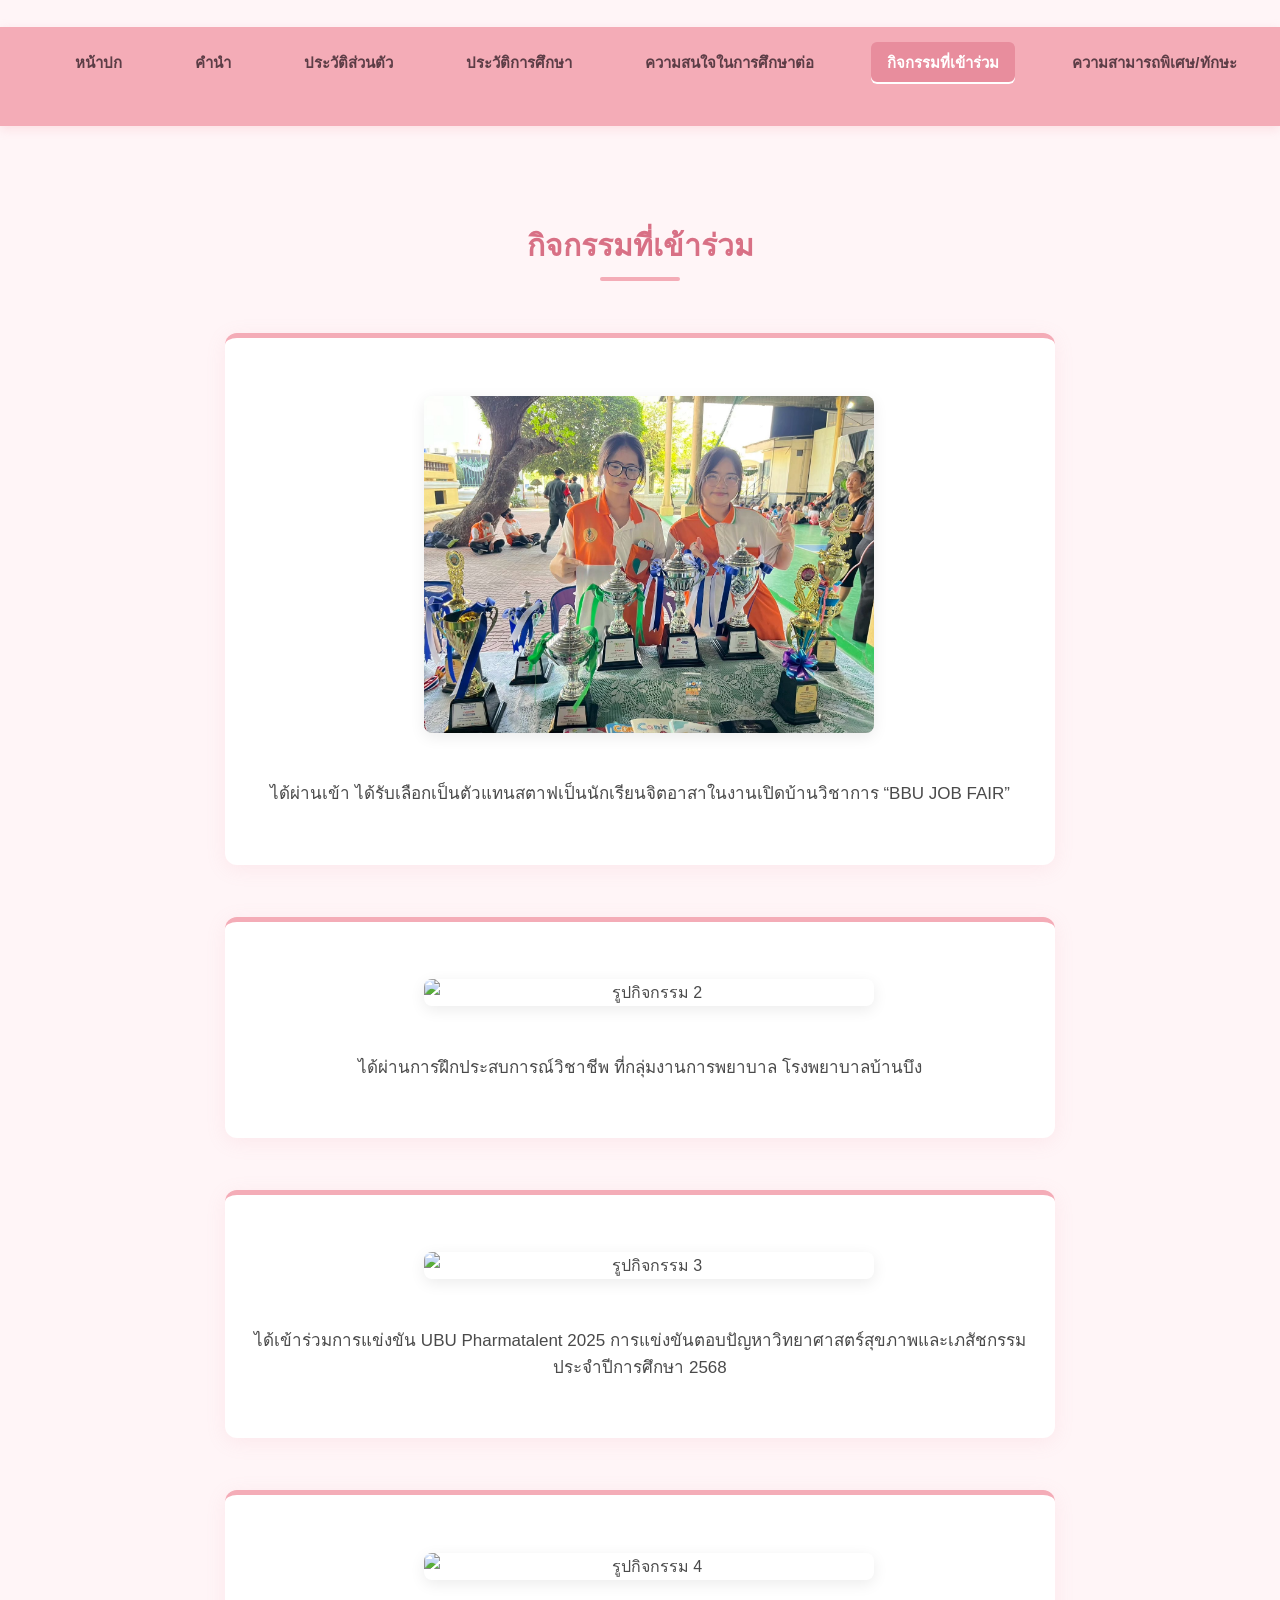
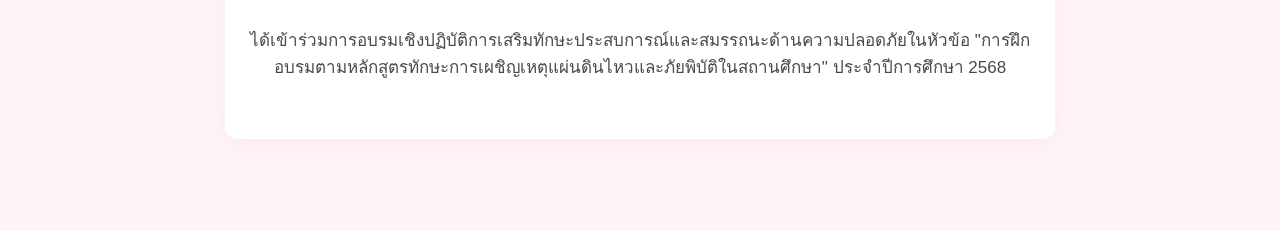
==== commit cd6365a7: "Update activities.html" ====
--- a/activities.html
+++ b/activities.html
@@ -24,7 +24,7 @@
         <!-- กิจกรรม/เกียรติบัตรที่ 1 -->
         <div class="content-card activity-card">
             <div class="activity-img-wrapper">
-                <img src="13782.jpg" alt="รูปกิจกรรม 1" class="activity-img">
+                <img src="IMG_2456.jpeg" alt="รูปกิจกรรม 1" class="activity-img">
             </div>
             <p class="activity-desc">ได้ผ่านเข้า ได้รับเลือกเป็นตัวแทนสตาฟเป็นนักเรียนจิตอาสาในงานเปิดบ้านวิชาการ “BBU JOB FAIR”</p>
         </div>
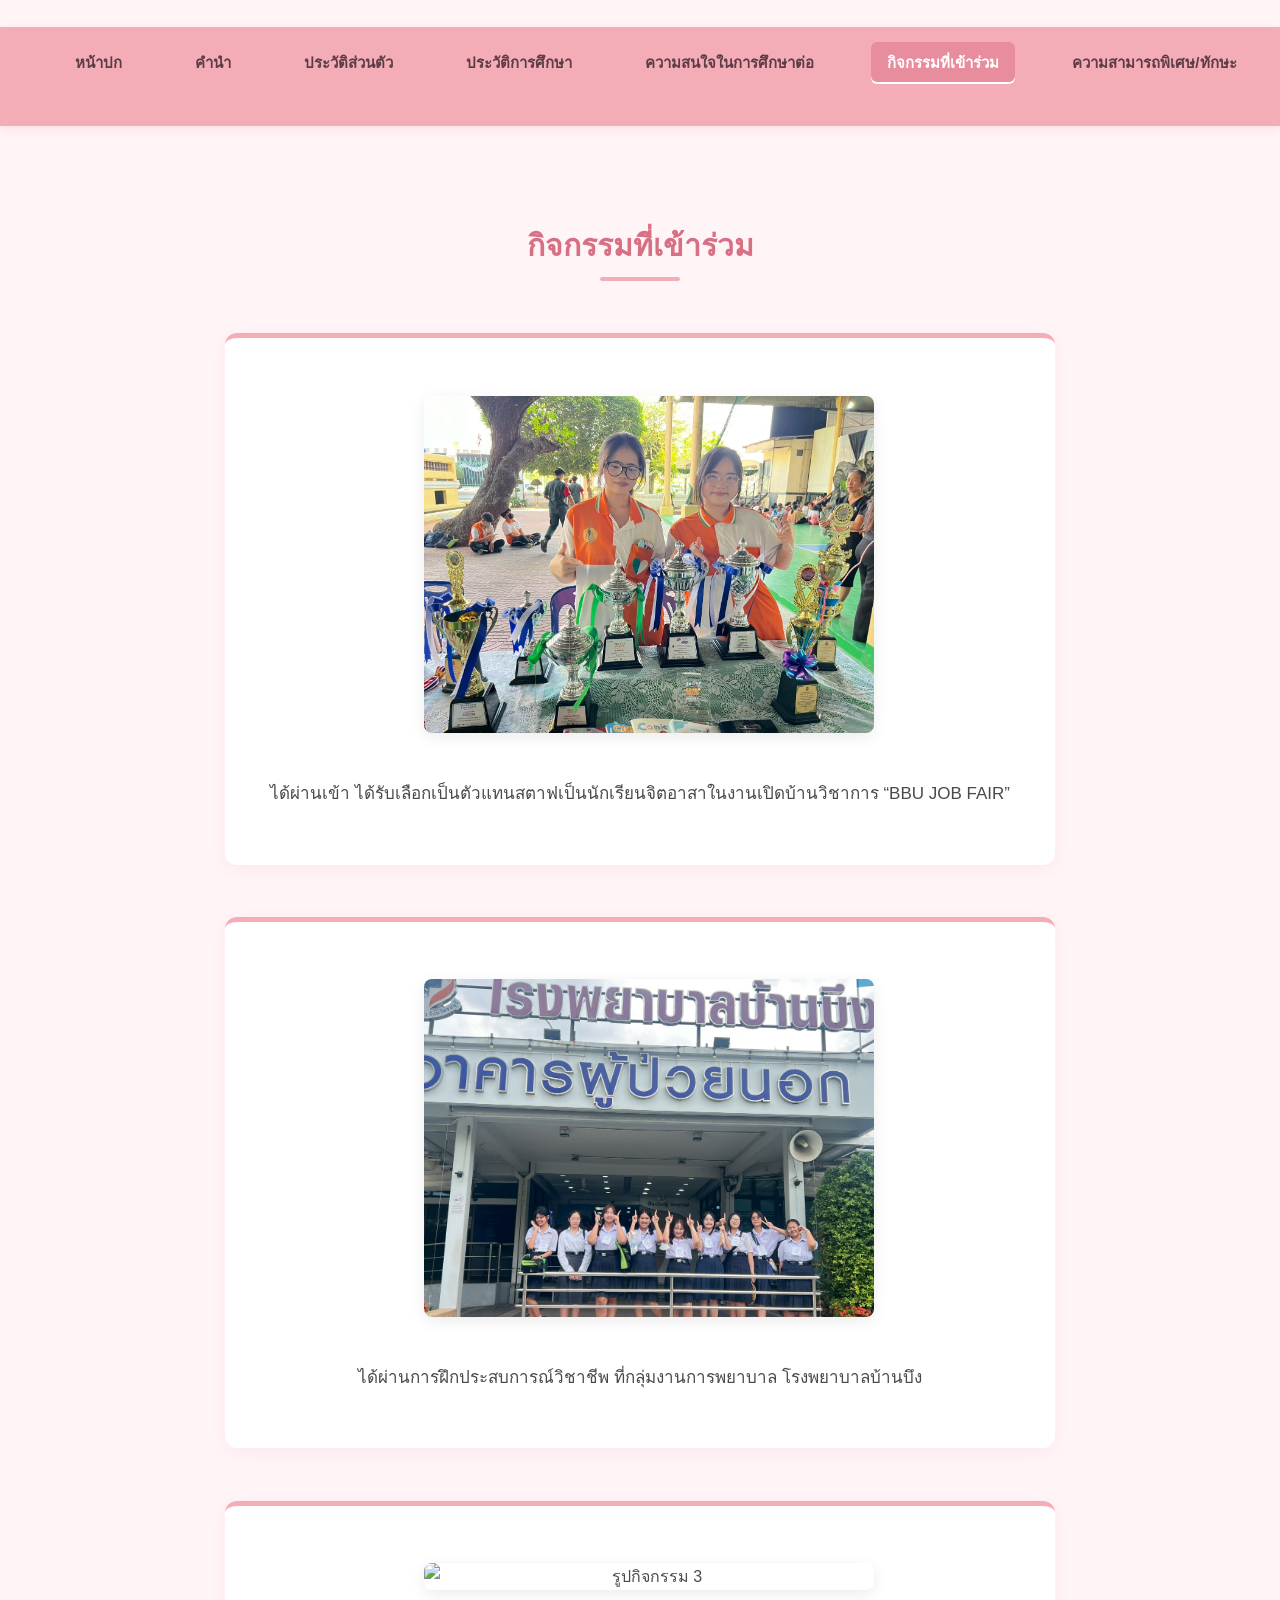
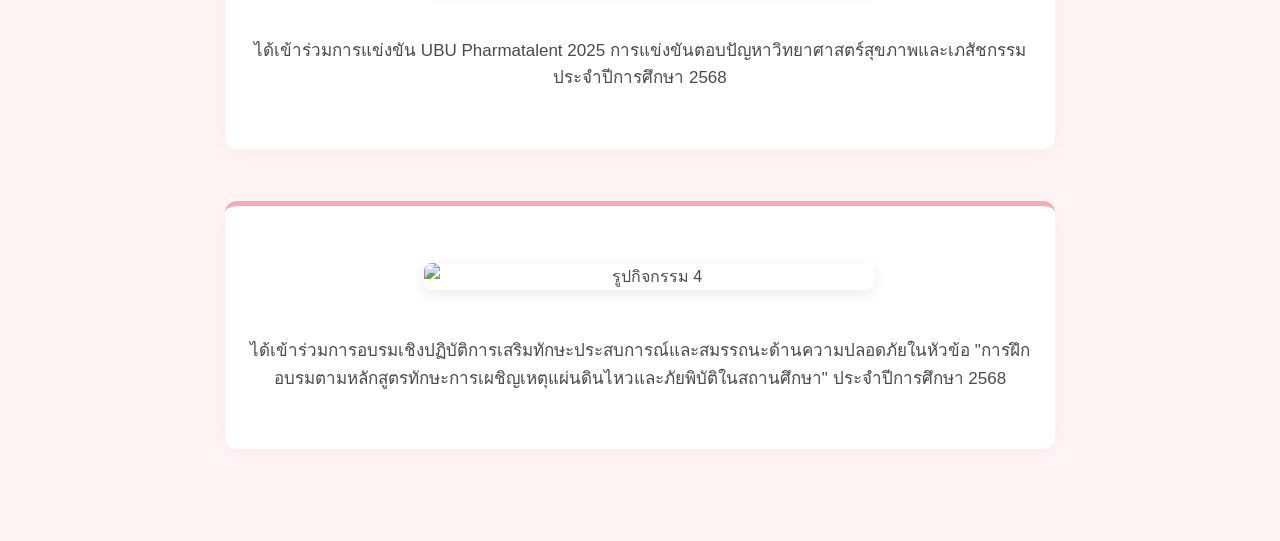
==== commit bf27dc19: "Update activities.html" ====
--- a/activities.html
+++ b/activities.html
@@ -32,7 +32,7 @@
         <!-- กิจกรรม/เกียรติบัตรที่ 2 -->
         <div class="content-card activity-card">
             <div class="activity-img-wrapper">
-                <img src="13783.jpg" alt="รูปกิจกรรม 2" class="activity-img">
+                <img src="IMG_0855.jpeg" alt="รูปกิจกรรม 2" class="activity-img">
             </div>
             <p class="activity-desc">ได้ผ่านการฝึกประสบการณ์วิชาชีพ ที่กลุ่มงานการพยาบาล โรงพยาบาลบ้านบึง</p>
         </div>
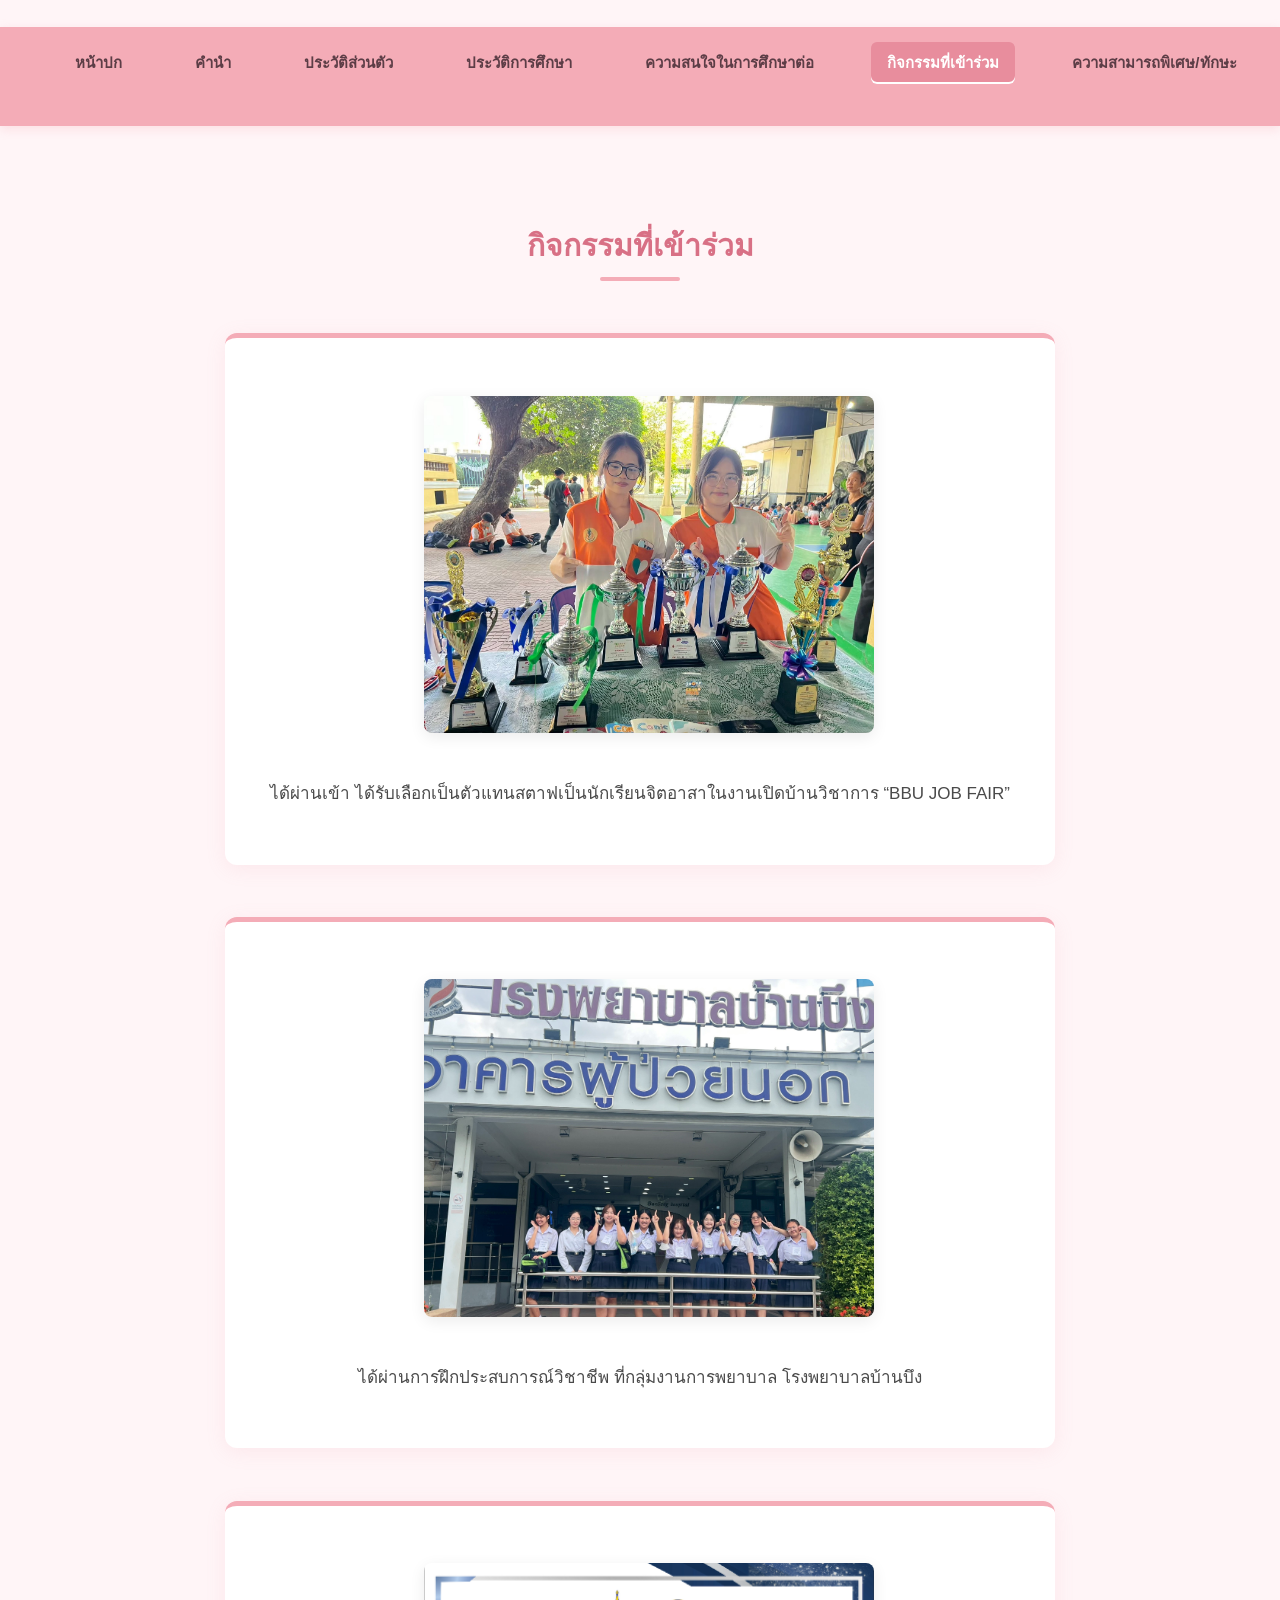
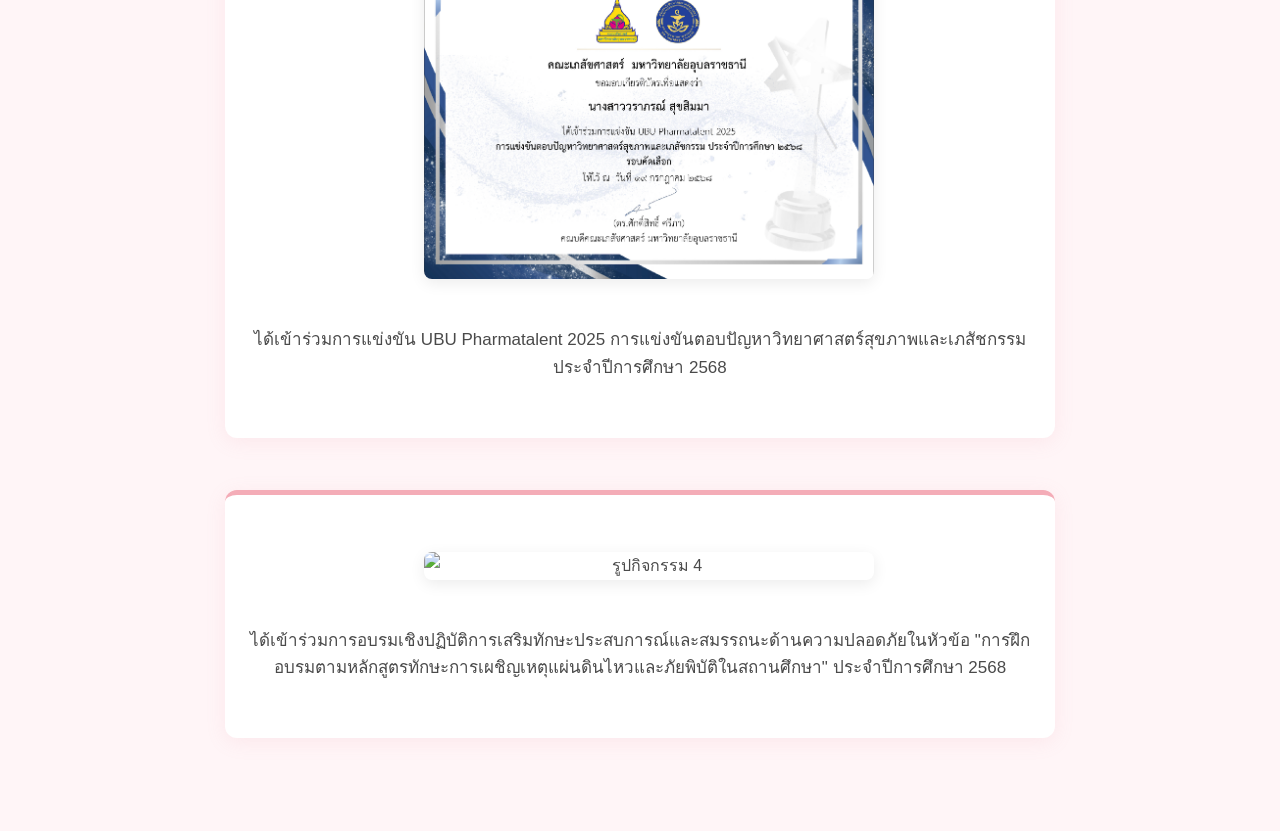
==== commit 900a0432: "Update activities.html" ====
--- a/activities.html
+++ b/activities.html
@@ -40,7 +40,7 @@
         <!-- กิจกรรม/เกียรติบัตรที่ 3 -->
         <div class="content-card activity-card">
             <div class="activity-img-wrapper">
-                <img src="13786.jpg" alt="รูปกิจกรรม 3" class="activity-img">
+                <img src="IMG_2452.jpeg" alt="รูปกิจกรรม 3" class="activity-img">
             </div>
             <p class="activity-desc">ได้เข้าร่วมการแข่งขัน UBU Pharmatalent 2025 การแข่งขันตอบปัญหาวิทยาศาสตร์สุขภาพและเภสัชกรรม ประจำปีการศึกษา 2568</p>
         </div>
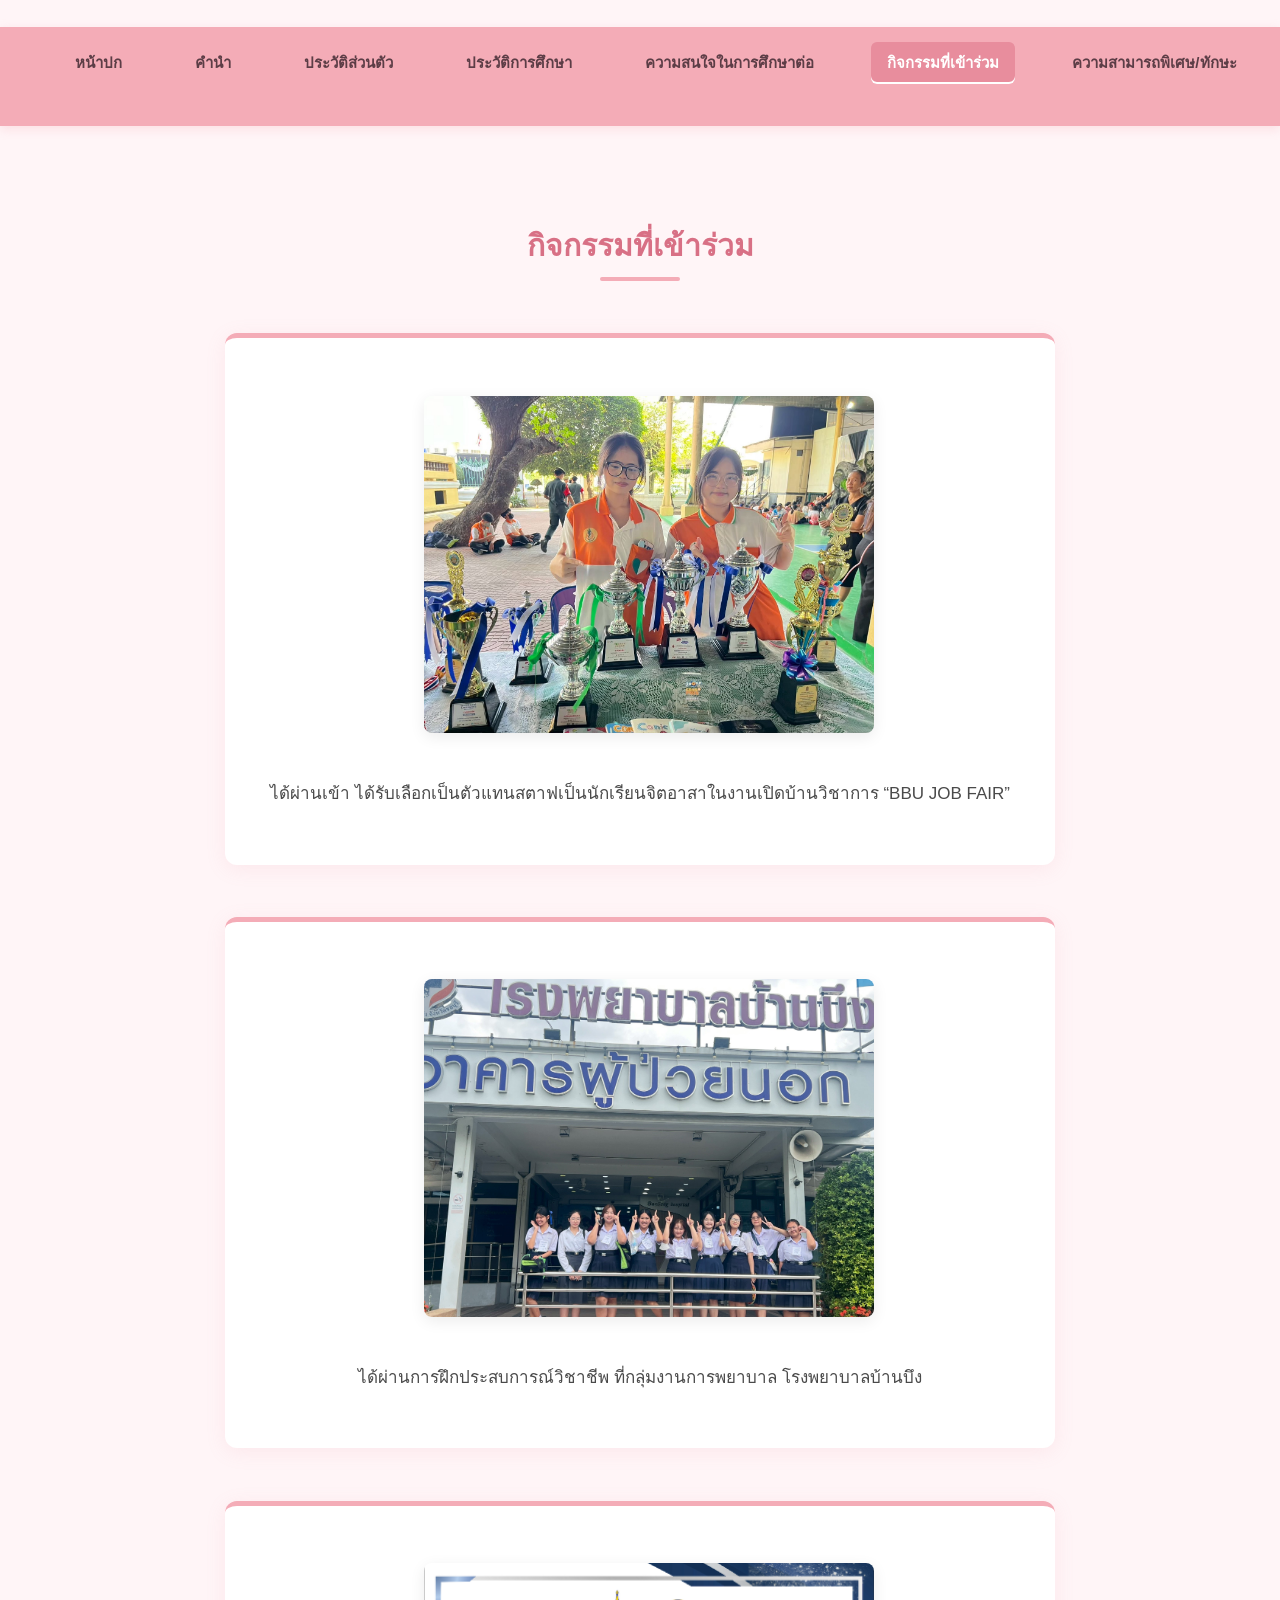
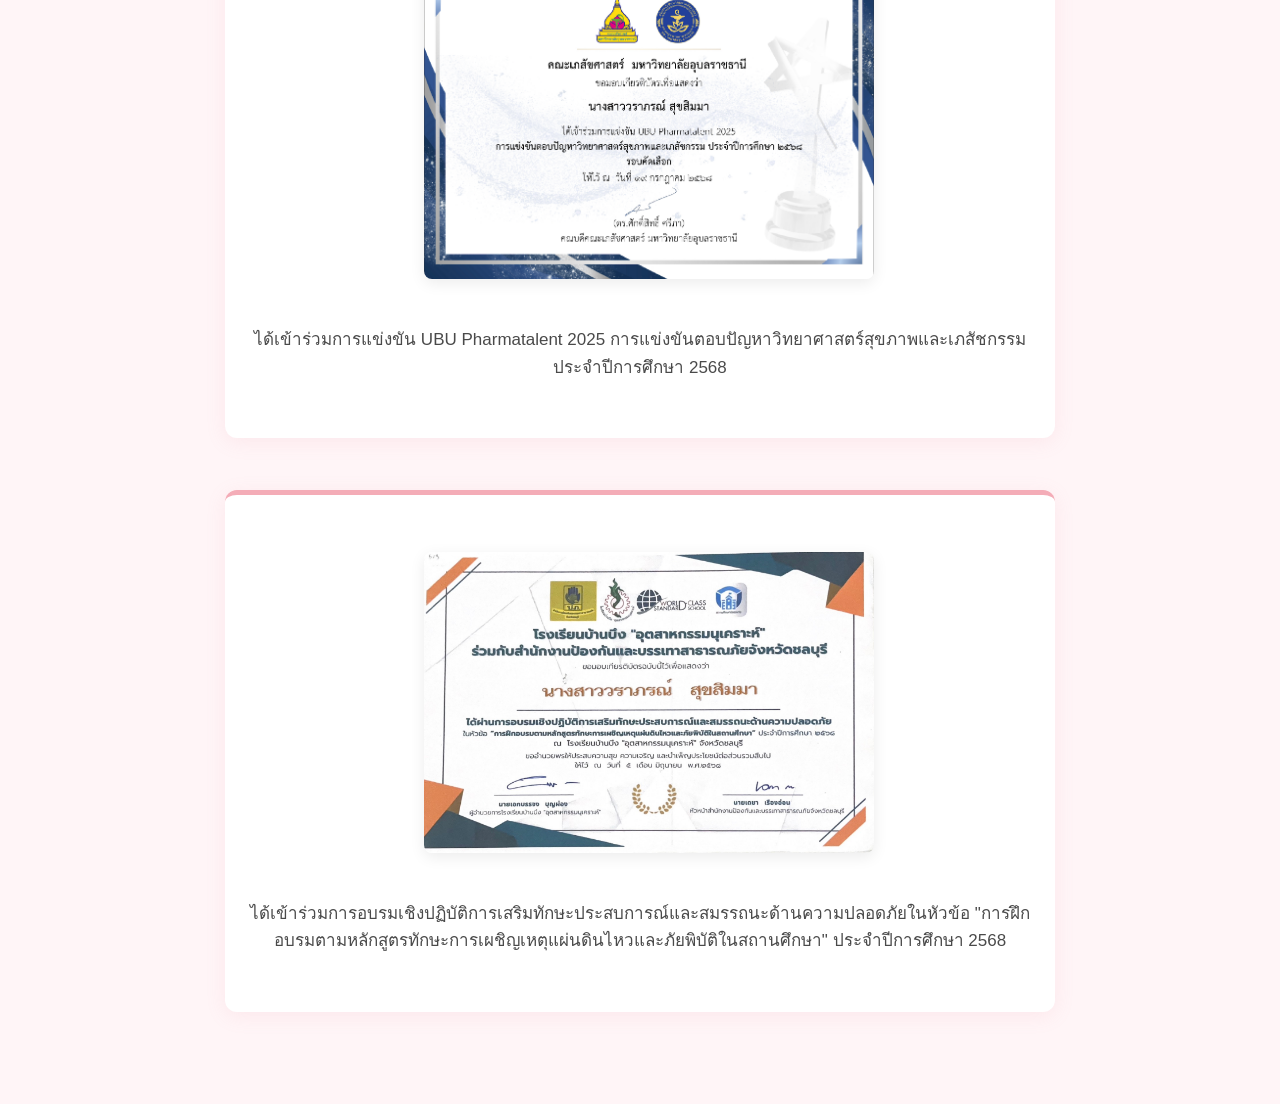
==== commit 5b82af3a: "Update activities.html" ====
--- a/activities.html
+++ b/activities.html
@@ -48,7 +48,7 @@
         <!-- กิจกรรม/เกียรติบัตรที่ 4 -->
         <div class="content-card activity-card">
             <div class="activity-img-wrapper">
-                <img src="13785.jpg" alt="รูปกิจกรรม 4" class="activity-img">
+                <img src="IMG_2466.jpeg" alt="รูปกิจกรรม 4" class="activity-img">
             </div>
             <p class="activity-desc">ได้เข้าร่วมการอบรมเชิงปฏิบัติการเสริมทักษะประสบการณ์และสมรรถนะด้านความปลอดภัยในหัวข้อ "การฝึกอบรมตามหลักสูตรทักษะการเผชิญเหตุแผ่นดินไหวและภัยพิบัติในสถานศึกษา" ประจำปีการศึกษา 2568</p>
         </div>
